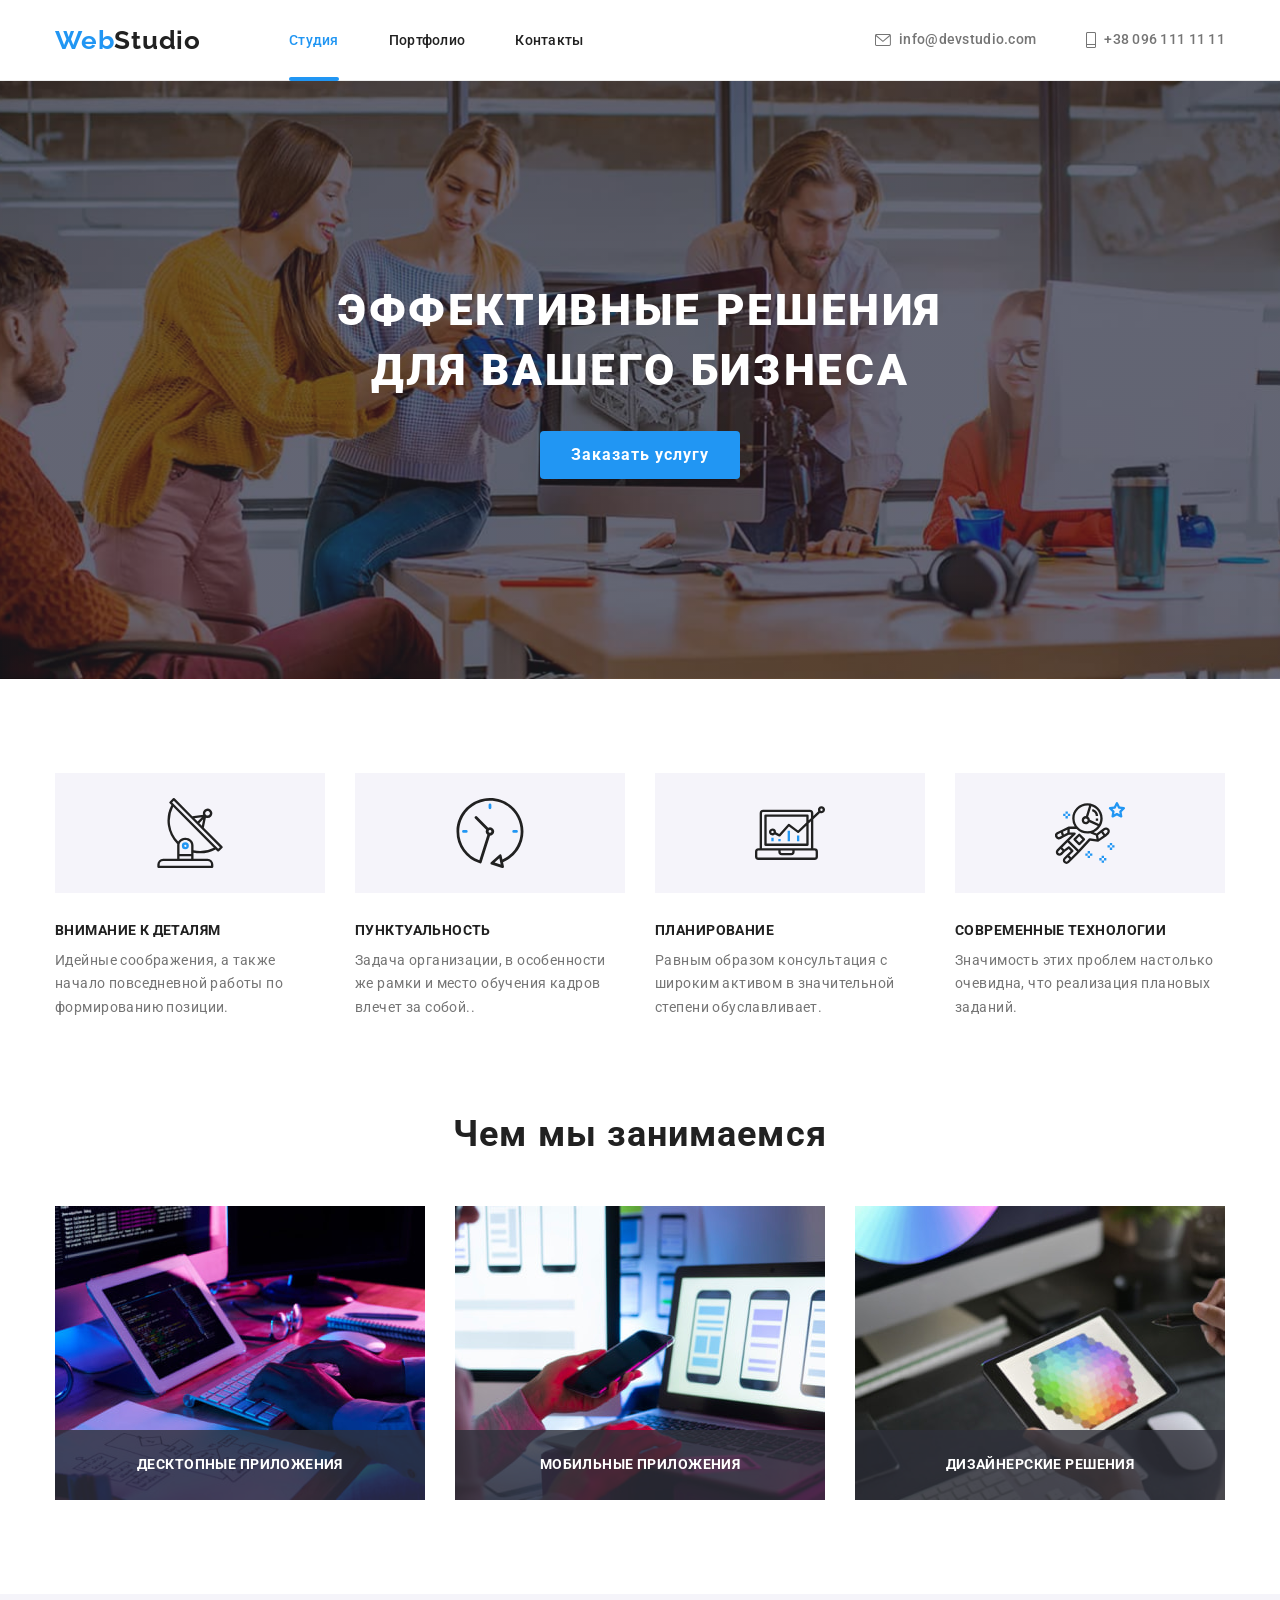
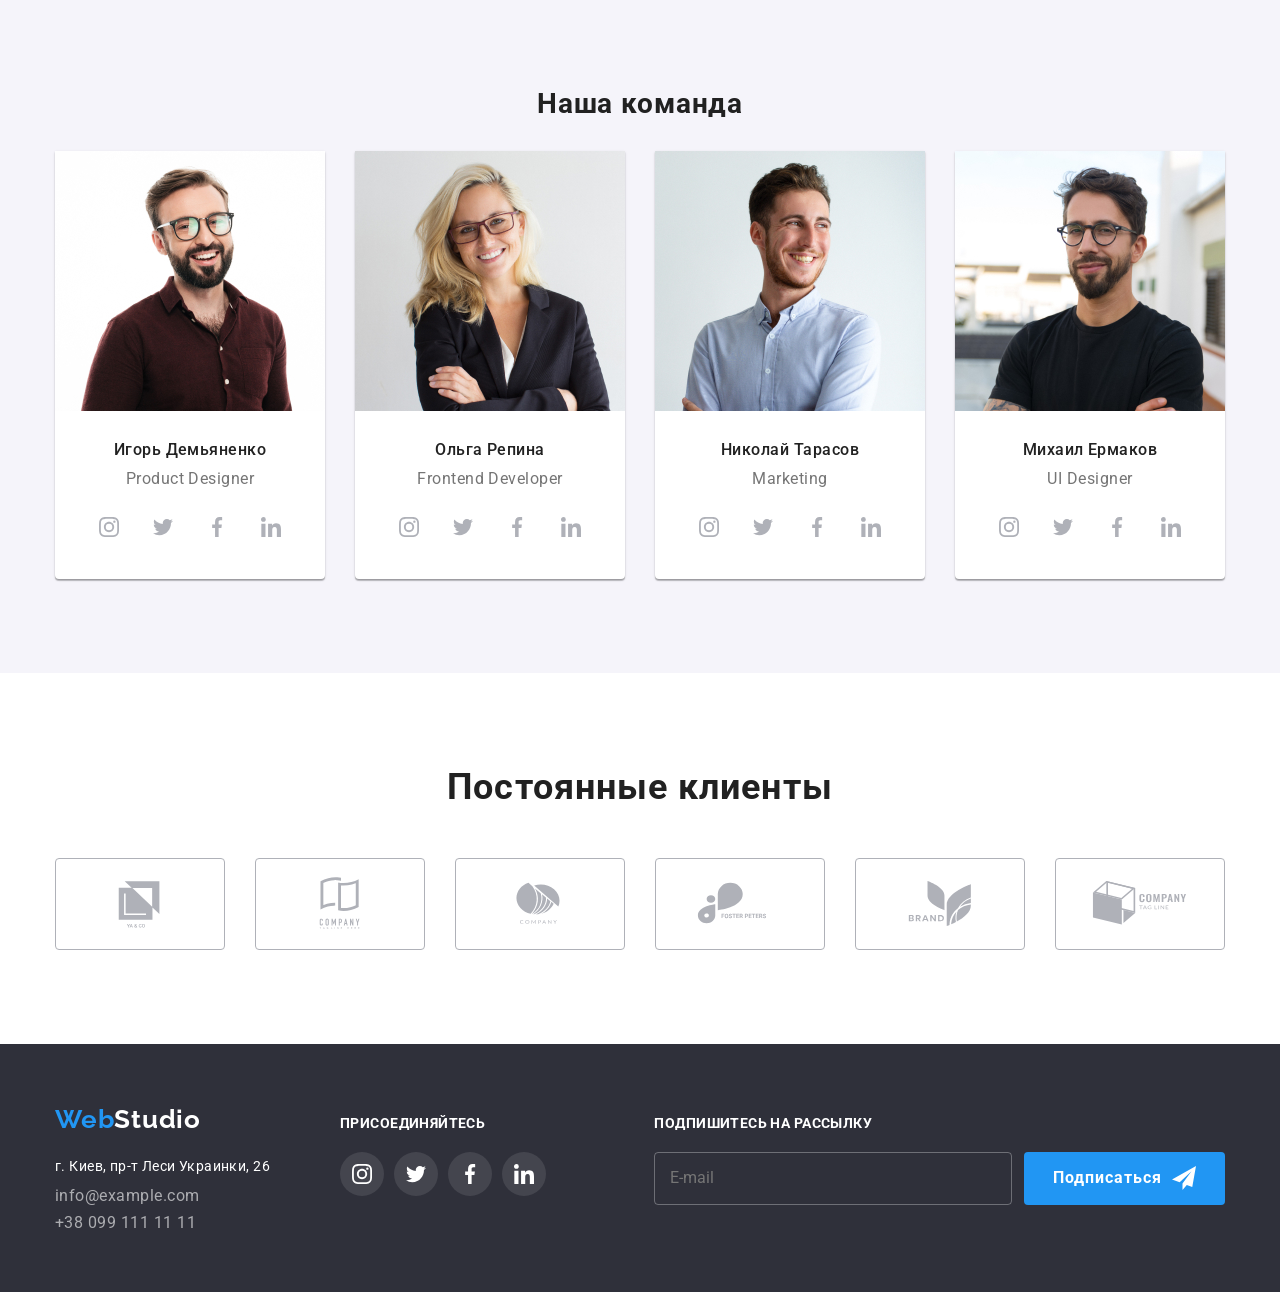
==== index.html @ 6eded2d1 "Initial commit" ====
<!DOCTYPE html>
<html lang="en">
  <head>
    <meta charset="UTF-8" />
    <meta http-equiv="X-UA-Compatible" content="IE=edge" />
    <meta name="viewport" content="width=device-width, initial-scale=1.0" />

    <title>Web Studio</title>
    <link
      href="https://fonts.googleapis.com/css2?family=Raleway:wght@700&family=Roboto:wght@400;500;700;900&display=swap"
      rel="stylesheet"
    />
    <link
      rel="stylesheet"
      href="https://cdnjs.cloudflare.com/ajax/libs/modern-normalize/1.1.0/modern-normalize.min.css"
    />
    <!-- <link rel="stylesheet" href="./css/styles.css" /> -->

    <link rel="stylesheet" href="./css/main.min.css" />
  </head>
  <body>
    <!-- Header -->

    <header class="header">
      <div class="container header__container">
        <a class="logo" href="./index.html">
          <span class="logo__blue">Web</span><span class="logo__black">Studio</span>
        </a>
        <nav class="header__nav">
          <ul class="site-nav">
            <li class="site-nav__item">
              <a class="site-nav__link site-nav__link--active" href="./index.html">Студия</a>
            </li>
            <li class="site-nav__item">
              <a class="site-nav__link" href="./portfolio.html">Портфолио</a>
            </li>
            <li class="site-nav__item"><a class="site-nav__link" href="">Контакты</a></li>
          </ul>
        </nav>
        <ul class="contacts">
          <li class="contacts__item">
            <a class="contacts__link" href="mailto:info@devstudio.com"
              ><svg class="contacts__icon contacts__icon--mail" width="16px" height="12px">
                <use href="./images/svg/symbol-defs.svg#icon-mail"></use></svg
              >info@devstudio.com
            </a>
          </li>
          <li class="contacts__item">
            <a class="contacts__link" href="tel:+380961111111"
              ><svg class="contacts__icon contacts__icon--tel" width="10px" height="16px">
                <use href="./images/svg/symbol-defs.svg#icon-tel"></use></svg
              >+38 096 111 11 11</a
            >
          </li>
        </ul>

        <button class="header__burger-btn" type="button" data-menu-button aria-expanded="false">
          <svg width="40" height="40" aria-label="Переключатель мобильного меню">
            <use class="header__icon-burger" href="./images/svg/symbol-defs.svg#icon-burger"></use>
            <use class="header__icon-cross" href="./images/svg/symbol-defs.svg#icon-cross"></use>
          </svg>
        </button>

        <div class="mobile-menu" data-menu>
          <nav class="mobile-menu__nav">
            <ul class="mobile-menu__list">
              <li class="mobile-menu__item">
                <a href="" class="mobile-menu__link current-link">Студия</a>
              </li>
              <li class="mobile-menu__item">
                <a href="./portfolio.html" class="mobile-menu__link">Портфолио</a>
              </li>
              <li class="mobile-menu__item"><a href="" class="mobile-menu__link">Контакты</a></li>
            </ul>
          </nav>

          <ul class="mobile-menu__contacts">
            <li class="mobile-menu__contact">
              <a
                class="mobile-menu__contact-link mobile-menu__contact-phone"
                href="tel:+380961111111"
                >+38 096 111 11 11</a
              >
            </li>
            <li class="mobile-menu__contact">
              <a class="mobile-menu__contact-link" href="mailto:info@devstudio.com"
                >info@devstudio.com
              </a>
            </li>
          </ul>

          <ul class="mobile-menu__socials">
            <li class="mobile-menu__social">
              <a href="" class="mobile-menu__social-link">Instagram</a>
            </li>
            <li class="mobile-menu__social">
              <a href="" class="mobile-menu__social-link">Twitter</a>
            </li>
            <li class="mobile-menu__social">
              <a href="" class="mobile-menu__social-link">Facebook</a>
            </li>
            <li class="mobile-menu__social">
              <a href="" class="mobile-menu__social-link">LinkedIn</a>
            </li>
          </ul>
        </div>
      </div>
    </header>

    <!-- Main -->
    <main>
      <!-- Hero section  -->

      <section class="section hero">
        <div class="container">
          <h1 class="hero__title">Эффективные решения для вашего бизнеса</h1>
          <button class="hero__button" type="button" data-modal-open>Заказать услугу</button>
          <div class="backdrop is-hidden" data-modal>
            <div class="modal-group">
              <button data-modal-close class="modal-group__close-btn">
                <object class="modal-group__close-object">
                  <svg class="modal-group__close-icon" width="18" height="18">
                    <use href="./images/svg/symbol-defs.svg#icon-close-modal"></use>
                  </svg>
                </object>
              </button>

              <form class="form">
                <b class="form__title">Оставьте свои данные, мы вам перезвоним</b>

                <div class="form-group">
                  <label class="form-group__label">
                    <span class="form-group__subtitle">Имя</span>
                    <input class="form-group__input" type="text" name="user-name" />
                    <svg class="form-group__icon" width="18" height="18">
                      <use href="./images/svg/symbol-defs.svg#icon-person-modal"></use>
                    </svg>
                  </label>

                  <label class="form-group__label">
                    <span class="form-group__subtitle">Телефон</span>
                    <input class="form-group__input" type="tel" name="user-tel" />
                    <svg class="form-group__icon" width="18" height="18">
                      <use href="./images/svg/symbol-defs.svg#icon-phone-modal"></use>
                    </svg>
                  </label>

                  <label class="form-group__label">
                    <span class="form-group__subtitle">Почта</span>
                    <input class="form-group__input" type="email" name="user-email" />
                    <svg class="form-group__icon" width="18" height="18">
                      <use href="./images/svg/symbol-defs.svg#icon-email-modal"></use>
                    </svg>
                  </label>

                  <label class="form-group__label">
                    <span class="form-group__subtitle">Комментарий</span>
                    <textarea
                      class="form-group__textarea"
                      name="comment"
                      placeholder="Введите текст"
                    ></textarea>
                  </label>

                  <label class="form-group__checkbox">
                    <input
                      class="form-group__checkbox-input"
                      type="checkbox"
                      name="policy"
                      value="agree"
                    />
                    <span class="form-group__checkbox-check">
                      <svg class="form-group__checkbox-icon" width="16" height="15">
                        <use href="./images/svg/symbol-defs.svg#icon-check-1"></use>
                      </svg>
                    </span>
                    <span>
                      Соглашаюсь с рассылкой и принимаю
                      <a class="form-group__policy-link" href="">Условия договора </a>
                    </span>
                  </label>

                  <button class="form-group__submit-btn" type="submit">Отправить</button>
                </div>
              </form>
            </div>
          </div>
        </div>
      </section>

      <!-- Features section-->

      <section class="section features">
        <div class="container">
          <h2 class="features__title visually-hidden">Особенности</h2>
          <ul class="features-list">
            <li class="features-list__item">
              <div class="features-list__background">
                <svg class="features-list__icon" width="70px" height="70px">
                  <use href="./images/svg/symbol-defs.svg#icon-antenna"></use>
                </svg>
              </div>
              <h2 class="features-list__title">Внимание к деталям</h2>
              <p class="features-list__text">
                Идейные соображения, а также начало повседневной работы по формированию позиции.
              </p>
            </li>
            <li class="features-list__item">
              <div class="features-list__background">
                <svg class="features-list__icon" width="70px" height="70px">
                  <use href="./images/svg/symbol-defs.svg#icon-clock"></use>
                </svg>
              </div>
              <h2 class="features-list__title">Пунктуальность</h2>
              <p class="features-list__text">
                Задача организации, в особенности же рамки и место обучения кадров влечет за собой..
              </p>
            </li>
            <li class="features-list__item">
              <div class="features-list__background">
                <svg class="features-list__icon" width="70px" height="70px">
                  <use href="./images/svg/symbol-defs.svg#icon-diagramm"></use>
                </svg>
              </div>
              <h2 class="features-list__title">Планирование</h2>
              <p class="features-list__text">
                Равным образом консультация с широким активом в значительной степени обуславливает.
              </p>
            </li>
            <li class="features-list__item">
              <div class="features-list__background">
                <svg class="features-list__icon" width="70px" height="70px">
                  <use href="./images/svg/symbol-defs.svg#icon-astronaut"></use>
                </svg>
              </div>
              <h2 class="features-list__title">Современные технологии</h2>
              <p class="features-list__text">
                Значимость этих проблем настолько очевидна, что реализация плановых заданий.
              </p>
            </li>
          </ul>
        </div>
      </section>

      <!-- Works section -->

      <section class="section works">
        <div class="container">
          <h2 class="works__title">Чем мы занимаемся</h2>
          <ul class="works-list">
            <li class="works-list__item">
              <p class="works-list__text">Десктопные приложения</p>
              <picture>
                <source
                  srcset="./images/works/img-1.jpg 1x, ./images/works/img-1@2x.jpg 2x"
                  media="(min-width: 1200px)"
                />
                <img src="./images/works/img-1.jpg" alt="work1" width="370" height="294" />
              </picture>
            </li>
            <li class="works-list__item">
              <p class="works-list__text">Мобильные приложения</p>
              <picture>
                <source
                  srcset="./images/works/img-2.jpg 1x, ./images/works/img-2@2x.jpg 2x"
                  media="(min-width: 1200px)"
                />
                <img src="./images/works/img-2.jpg" alt="work1" width="370" height="294" />
              </picture>
            </li>
            <li class="works-list__item">
              <p class="works-list__text">Дизайнерские решения</p>
              <picture>
                <source
                  srcset="./images/works/img-3.jpg 1x, ./images/works/img-3@2x.jpg 2x"
                  media="(min-width: 1200px)"
                />
                <img src="./images/works/img-3.jpg" alt="work1" width="370" height="294" />
              </picture>
            </li>
          </ul>
        </div>
      </section>

      <!-- Team section -->

      <section class="section team">
        <div class="container">
          <h2 class="team__title">Наша команда</h2>
          <ul class="team-list grid">
            <li class="team-list__item grid__item">
              <picture>
                <source
                  srcset="./images/team/team-1.jpg 1x, ./images/team/team-1@2x.jpg 2x"
                  media="(min-width: 1200px)"
                />
                <source
                  srcset="
                    ./images/team/team-1-tablet-354.jpg    1x,
                    ./images/team/team-1-tablet-708@2x.jpg 2x
                  "
                  media="(min-width: 768px)"
                />
                <source
                  srcset="
                    ./images/team/team-1-mobile-450.jpg    1x,
                    ./images/team/team-1-mobile-900@2x.jpg 2x
                  "
                  media="(max-width: 767px)"
                />
                <img
                  src="./images/team/team-1-mobile-450.jpg"
                  alt="work1"
                  width="450"
                  height="460"
                />
              </picture>
              <div class="member">
                <h3 class="member__title">Игорь Демьяненко</h3>
                <p class="member__position">Product Designer</p>
                <ul class="member-social">
                  <li class="member-social__item">
                    <a class="member-social__link" href=""
                      ><svg class="member-social__icon" height="20px" width="20px">
                        <use href="./images/svg/symbol-defs.svg#icon-instagram"></use>
                      </svg>
                    </a>
                  </li>
                  <li class="member-social__item">
                    <a class="member-social__link" href=""
                      ><svg class="member-social__icon" height="20px" width="20px">
                        <use href="./images/svg/symbol-defs.svg#icon-twitter"></use>
                      </svg>
                    </a>
                  </li>
                  <li class="member-social__item">
                    <a class="member-social__link" href=""
                      ><svg class="member-social__icon" height="20px" width="20px">
                        <use href="./images/svg/symbol-defs.svg#icon-facebook"></use>
                      </svg>
                    </a>
                  </li>
                  <li class="member-social__item">
                    <a class="member-social__link" href=""
                      ><svg class="member-social__icon" height="20px" width="20px">
                        <use href="./images/svg/symbol-defs.svg#icon-linkedin"></use>
                      </svg>
                    </a>
                  </li>
                </ul>
              </div>
            </li>
            <li class="team-list__item grid__item">
              <picture>
                <source
                  srcset="./images/team/team-2.jpg 1x, ./images/team/team-2@2x.jpg 2x"
                  media="(min-width: 1200px)"
                />
                <source
                  srcset="
                    ./images/team/team-2-tablet-354.jpg    1x,
                    ./images/team/team-2-tablet-708@2x.jpg 2x
                  "
                  media="(min-width: 768px)"
                />
                <source
                  srcset="
                    ./images/team/team-2-mobile-450.jpg    1x,
                    ./images/team/team-2-mobile-900@2x.jpg 2x
                  "
                  media="(max-width: 767px)"
                />
                <img
                  src="./images/team/team-2-mobile-450.jpg"
                  alt="work1"
                  width="450"
                  height="460"
                />
              </picture>
              <div class="member">
                <h3 class="member__title">Ольга Репина</h3>
                <p class="member__position">Frontend Developer</p>
                <ul class="member-social">
                  <li class="member-social__item">
                    <a class="member-social__link" href=""
                      ><svg class="member-social__icon" height="20px" width="20px">
                        <use href="./images/svg/symbol-defs.svg#icon-instagram"></use>
                      </svg>
                    </a>
                  </li>
                  <li class="member-social__item">
                    <a class="member-social__link" href=""
                      ><svg class="member-social__icon" height="20px" width="20px">
                        <use href="./images/svg/symbol-defs.svg#icon-twitter"></use>
                      </svg>
                    </a>
                  </li>
                  <li class="member-social__item">
                    <a class="member-social__link" href=""
                      ><svg class="member-social__icon" height="20px" width="20px">
                        <use href="./images/svg/symbol-defs.svg#icon-facebook"></use>
                      </svg>
                    </a>
                  </li>
                  <li class="member-social__item">
                    <a class="member-social__link" href=""
                      ><svg class="member-social__icon" height="20px" width="20px">
                        <use href="./images/svg/symbol-defs.svg#icon-linkedin"></use>
                      </svg>
                    </a>
                  </li>
                </ul>
              </div>
            </li>
            <li class="team-list__item grid__item">
              <picture>
                <source
                  srcset="./images/team/team-3.jpg 1x, ./images/team/team-3@2x.jpg 2x"
                  media="(min-width: 1200px)"
                />
                <source
                  srcset="
                    ./images/team/team-3-tablet-354.jpg    1x,
                    ./images/team/team-3-tablet-708@2x.jpg 2x
                  "
                  media="(min-width: 768px)"
                />
                <source
                  srcset="
                    ./images/team/team-3-mobile-450.jpg    1x,
                    ./images/team/team-3-mobile-900@2x.jpg 2x
                  "
                  media="(max-width: 767px)"
                />
                <img
                  src="./images/team/team-3-mobile-450.jpg"
                  alt="work3"
                  width="450"
                  height="460"
                />
              </picture>
              <div class="member">
                <h3 class="member__title">Николай Тарасов</h3>
                <p class="member__position">Marketing</p>
                <ul class="member-social">
                  <li class="member-social__item">
                    <a class="member-social__link" href=""
                      ><svg class="member-social__icon" height="20px" width="20px">
                        <use href="./images/svg/symbol-defs.svg#icon-instagram"></use>
                      </svg>
                    </a>
                  </li>
                  <li class="member-social__item">
                    <a class="member-social__link" href=""
                      ><svg class="member-social__icon" height="20px" width="20px">
                        <use href="./images/svg/symbol-defs.svg#icon-twitter"></use>
                      </svg>
                    </a>
                  </li>
                  <li class="member-social__item">
                    <a class="member-social__link" href=""
                      ><svg class="member-social__icon" height="20px" width="20px">
                        <use href="./images/svg/symbol-defs.svg#icon-facebook"></use>
                      </svg>
                    </a>
                  </li>
                  <li class="member-social__item">
                    <a class="member-social__link" href=""
                      ><svg class="member-social__icon" height="20px" width="20px">
                        <use href="./images/svg/symbol-defs.svg#icon-linkedin"></use>
                      </svg>
                    </a>
                  </li>
                </ul>
              </div>
            </li>
            <li class="team-list__item grid__item">
              <picture>
                <source
                  srcset="./images/team/team-4.jpg 1x, ./images/team/team-4@2x.jpg 2x"
                  media="(min-width: 1200px)"
                />
                <source
                  srcset="
                    ./images/team/team-4-tablet-354.jpg    1x,
                    ./images/team/team-4-tablet-708@2x.jpg 2x
                  "
                  media="(min-width: 768px)"
                />
                <source
                  srcset="
                    ./images/team/team-4-mobile-450.jpg    1x,
                    ./images/team/team-4-mobile-900@2x.jpg 2x
                  "
                  media="(max-width: 767px)"
                />
                <img
                  src="./images/team/team-4-mobile-450.jpg"
                  alt="work1"
                  width="450"
                  height="460"
                />
              </picture>
              <div class="member">
                <h3 class="member__title">Михаил Ермаков</h3>
                <p class="member__position">UI Designer</p>
                <ul class="member-social">
                  <li class="member-social__item">
                    <a class="member-social__link" href=""
                      ><svg class="member-social__icon" height="20px" width="20px">
                        <use href="./images/svg/symbol-defs.svg#icon-instagram"></use>
                      </svg>
                    </a>
                  </li>
                  <li class="member-social__item">
                    <a class="member-social__link" href=""
                      ><svg class="member-social__icon" height="20px" width="20px">
                        <use href="./images/svg/symbol-defs.svg#icon-twitter"></use>
                      </svg>
                    </a>
                  </li>
                  <li class="member-social__item">
                    <a class="member-social__link" href=""
                      ><svg class="member-social__icon" height="20px" width="20px">
                        <use href="./images/svg/symbol-defs.svg#icon-facebook"></use>
                      </svg>
                    </a>
                  </li>
                  <li class="member-social__item">
                    <a class="member-social__link" href=""
                      ><svg class="member-social__icon" height="20px" width="20px">
                        <use href="./images/svg/symbol-defs.svg#icon-linkedin"></use>
                      </svg>
                    </a>
                  </li>
                </ul>
              </div>
            </li>
          </ul>
        </div>
      </section>

      <!-- Clients section-->

      <section class="section clients">
        <div class="container">
          <h2 class="clients__title">Постоянные клиенты</h2>
          <ul class="clients-list grid">
            <li class="clients-list__item grid__item">
              <a class="clients-list__link" href="">
                <svg class="clients-list__icon" width="106px" height="60px">
                  <use href="./images/svg/symbol-defs.svg#icon-logo"></use>
                </svg>
              </a>
            </li>
            <li class="clients-list__item grid__item">
              <a class="clients-list__link" href="">
                <svg class="clients-list__icon" width="106px" height="60px">
                  <use href="./images/svg/symbol-defs.svg#icon-logo-1"></use>
                </svg>
              </a>
            </li>
            <li class="clients-list__item grid__item">
              <a class="clients-list__link" href="">
                <svg class="clients-list__icon" width="106px" height="60px">
                  <use href="./images/svg/symbol-defs.svg#icon-logo-2"></use>
                </svg>
              </a>
            </li>
            <li class="clients-list__item grid__item">
              <a class="clients-list__link" href="">
                <svg class="clients-list__icon" width="106px" height="60px">
                  <use href="./images/svg/symbol-defs.svg#icon-logo-3"></use>
                </svg>
              </a>
            </li>
            <li class="clients-list__item grid__item">
              <a class="clients-list__link" href="">
                <svg class="clients-list__icon" width="106px" height="60px">
                  <use href="./images/svg/symbol-defs.svg#icon-logo-4"></use>
                </svg>
              </a>
            </li>
            <li class="clients-list__item grid__item">
              <a class="clients-list__link" href="">
                <svg class="clients-list__icon" width="106px" height="60px">
                  <use href="./images/svg/symbol-defs.svg#icon-logo-5"></use>
                </svg>
              </a>
            </li>
          </ul>
        </div>
      </section>
    </main>

    <!-- Footer -->
    <footer class="footer">
      <div class="container footer__container">
        <div class="footer__adress-group">
          <a class="logo footer__logo" href="/">
            <span class="logo__blue">Web</span><span class="logo__white">Studio</span>
          </a>
          <address class="adress">
            <ul class="adress__list">
              <li class="adress__item">
                <a class="adress__link" href="/">г. Киев, пр-т Леси Украинки, 26</a>
              </li>
              <li class="adress__item">
                <a class="adress__mail" href="mailto:info@example.com">info@example.com</a>
              </li>
              <li><a class="adress__tel" href="tel:+380991111111">+38 099 111 11 11</a></li>
            </ul>
          </address>
        </div>
        <div class="footer-social">
          <h2 class="footer-social__title">Присоединяйтесь</h2>
          <ul class="footer-social__list">
            <li class="footer-social__item">
              <a class="footer-social__link" href=""
                ><svg class="footer-social__icon" width="20px" height="20px">
                  <use href="./images/svg/symbol-defs.svg#icon-instagram"></use></svg
              ></a>
            </li>
            <li class="footer-social__item">
              <a class="footer-social__link" href=""
                ><svg class="footer-social__icon" width="20px" height="20px">
                  <use href="./images/svg/symbol-defs.svg#icon-twitter"></use></svg
              ></a>
            </li>
            <li class="footer-social__item">
              <a class="footer-social__link" href=""
                ><svg class="footer-social__icon" width="20px" height="20px">
                  <use href="./images/svg/symbol-defs.svg#icon-facebook"></use></svg
              ></a>
            </li>
            <li class="footer-social__item">
              <a class="footer-social__link" href=""
                ><svg class="footer-social__icon" width="20px" height="20px">
                  <use href="./images/svg/symbol-defs.svg#icon-linkedin"></use></svg
              ></a>
            </li>
          </ul>
        </div>

        <form class="footer-form">
          <p class="footer-form__title">Подпишитесь на рассылку</p>
          <div class="footer-form__group">
            <input
              class="footer-form__input"
              type="email"
              name="user-mail"
              placeholder="E-mail"
              id="subscribe"
              autocomplete="email"
            />
            <button class="footer-form__button" type="submit">
              Подписаться<svg class="footer-form__icon" width="24" height="24">
                <use href="./images/svg/symbol-defs.svg#footer-icon-send"></use>
              </svg>
            </button>
          </div>
        </form>
      </div>
    </footer>
    <script src="./js/modal.js"></script>
    <script src="./js/mobile-menu.js"></script>
  </body>
</html>
---- css/main.min.css ----
:root{--main-black: #212121;--main-grey: #757575;--main-blue: #2196f3;--main-white: #ffffff;--footer-grey: rgba(255, 255, 255, 0.6);--header-border: #ececec;--members-background: #f5f4fa;--hero-button-hover: #188ce8;--button-nohover: #f5f4fa;--portfolio-border: #eeeeee;--icons-features-bgr: #f5f4fa;--icon-social-fill: #afb1b8;--font-main: Roboto, sans-serif;--font-secondary: Raleway, sans-serif;--item: 1;--indent: 30px}h1,h2,h3,h4,h5,h6{margin:0}ul,li{list-style:none;margin:0;padding:0}a{font-style:normal;text-decoration:none;margin:0;padding:0}p{margin:0;list-style:none}img{display:block;width:100%;height:auto}.visually-hidden{position:fixed;transform:scale(0)}body{font-family:var(--font-main);color:var(--main-black);letter-spacing:0.03em}body.no-scroll{overflow:hidden}.section{padding-top:60px;padding-bottom:60px}@media screen and (min-width: 1200px){.section{padding-top:94px;padding-bottom:94px}}.container{margin-left:auto;margin-right:auto;padding:0 15px}@media screen and (min-width: 480px){.container{width:480px}}@media screen and (min-width: 768px){.container{width:768px}}@media screen and (min-width: 1200px){.container{width:1200px}}.grid{display:flex;flex-wrap:wrap;gap:30px}.grid__item{flex-basis:calc((100% - var(--indent) * (var(--item) - 1)) / var(--item))}.logo{font-weight:700;font-size:24px;line-height:1.16;letter-spacing:0.03em;font-family:var(--font-secondary)}@media screen and (min-width: 1200px){.logo{font-size:26px;line-height:1.19}}.logo__blue{color:var(--main-blue)}.logo__black{color:var(--main-black)}.logo__white{color:var(--main-white)}.header{padding:10px 0;border-bottom:1px solid var(--header-border)}@media screen and (min-width: 768px){.header{padding:0}}.header__container{display:flex;align-items:center}.header__burger-btn{position:relative;z-index:100;margin:0;margin-left:auto;padding:0;border:none;background-color:transparent;transition:fill 250ms cubic-bezier(0.4, 0, 0.2, 1)}.header__burger-btn:hover,.header__burger-btn:focus{fill:#2196f3}@media screen and (min-width: 768px){.header__burger-btn{display:none}}.header__burger-btn .header__icon-cross{opacity:0}.header__burger-btn.is-open .header__icon-cross{opacity:1}.header__burger-btn.is-open .header__icon-burger{opacity:0}.header__nav{display:none}@media screen and (min-width: 768px){.header__nav{display:block;margin-left:88px}}.site-nav{display:flex}.site-nav__item:not(:last-child){margin-right:50px}.site-nav__link{display:block;padding:32px 0;font-weight:500;font-size:14px;line-height:16px;letter-spacing:0.02em;color:var(--main-black);transition:color 250ms cubic-bezier(0.4, 0, 0.2, 1)}.site-nav__link:hover,.site-nav__link:focus{color:var(--main-blue)}.site-nav__link--active{color:var(--main-blue);position:relative}.site-nav__link--active::after{content:'';display:block;position:absolute;bottom:-1px;width:100%;height:4px;border-radius:2px;background-color:var(--main-blue)}.contacts{display:none}@media screen and (min-width: 768px){.contacts{display:flex;flex-direction:column;gap:10px;margin-left:auto}}@media screen and (min-width: 1200px){.contacts{flex-direction:row;gap:50px}}.contacts__link{display:flex;align-items:center;font-weight:500;font-size:12px;line-height:1.16;letter-spacing:0.02em;color:var(--main-grey);transition:color 250ms cubic-bezier(0.4, 0, 0.2, 1)}.contacts__link:hover,.contacts__link:focus{color:var(--main-blue)}@media screen and (min-width: 1200px){.contacts__link{font-size:14px;line-height:1.14}}.contacts__icon{margin-right:8px;fill:currentColor}@media screen and (max-width: 1199px){.contacts__icon--mail{width:14px;height:10px}}@media screen and (max-width: 1199px){.contacts__icon--tel{width:10px;height:14px}}.hero{margin-left:auto;margin-right:auto;padding:118px 0;text-align:center;background-color:#2f303a;background-repeat:no-repeat;background-size:cover;background-position:center}@media screen and (max-width: 767px){.hero{background-image:linear-gradient(to right, rgba(47,48,58,0.4), rgba(47,48,58,0.4)),url(../images/hero/hero-mobile-480.jpg)}}@media screen and (max-width: 767px) and (min-device-pixel-ratio: 2), screen and (max-width: 767px) and (min-resolution: 192dpi), screen and (max-width: 767px) and (min-resolution: 2dppx){.hero{background-image:linear-gradient(to right, rgba(47,48,58,0.4), rgba(47,48,58,0.4)),url(../images/hero/hero-mobile-960@2x.jpg)}}@media screen and (min-width: 768px){.hero{background-image:linear-gradient(to right, rgba(47,48,58,0.4), rgba(47,48,58,0.4)),url(../images/hero/hero-tablet-768.jpg)}}@media screen and (min-width: 768px) and (min-device-pixel-ratio: 2), screen and (min-width: 768px) and (min-resolution: 192dpi), screen and (min-width: 768px) and (min-resolution: 2dppx){.hero{background-image:linear-gradient(to right, rgba(47,48,58,0.4), rgba(47,48,58,0.4)),url(../images/hero/hero-tablet-1536@2x.jpg)}}@media screen and (min-width: 1200px){.hero{padding:200px 0;max-width:1600px;background-image:linear-gradient(to right, rgba(47,48,58,0.4), rgba(47,48,58,0.4)),url(../images/hero/hero.jpg)}}@media screen and (min-width: 1200px) and (min-device-pixel-ratio: 2), screen and (min-width: 1200px) and (min-resolution: 192dpi), screen and (min-width: 1200px) and (min-resolution: 2dppx){.hero{background-image:linear-gradient(to right, rgba(47,48,58,0.4), rgba(47,48,58,0.4)),url(../images/hero/hero@2x.jpg)}}.hero__title{margin-bottom:30px;margin-right:auto;margin-left:auto;max-width:360px;font-weight:900;font-size:26px;line-height:1.62;letter-spacing:0.06em;text-transform:uppercase;color:var(--main-white)}@media screen and (min-width: 1200px){.hero__title{max-width:696px;font-size:44px;line-height:1.36}}.hero__button{padding:9px 31px;border-radius:4px;cursor:pointer;font-weight:700;font-size:16px;font-family:inherit;line-height:1.87;letter-spacing:0.06em;background-color:var(--main-blue);color:var(--main-white);border:transparent;transition:background-color 250ms cubic-bezier(0.4, 0, 0.2, 1)}.hero__button:hover,.hero__button:focus{background-color:var(--hero-button-hover)}.backdrop{position:fixed;z-index:300;top:0;left:0;width:100%;height:100%;background-color:rgba(0,0,0,0.2);opacity:1;visibility:visible;transition:opacity 250ms cubic-bezier(0.4, 0, 0.2, 1),visibility 250ms cubic-bezier(0.4, 0, 0.2, 1)}.backdrop.is-hidden{opacity:0;visibility:hidden;pointer-events:none}.modal-group{position:absolute;padding:40px;top:50%;left:50%;width:100%;max-width:450px;background-color:var(--main-white);box-shadow:0px 1px 3px rgba(0,0,0,0.12),0px 1px 1px rgba(0,0,0,0.14),0px 2px 1px rgba(0,0,0,0.2);border-radius:4px;transform:translate(-50%, -50%) scale(1);transition:transform 250ms cubic-bezier(0.4, 0, 0.2, 1)}@media screen and (max-width: 479px){.modal-group{transform:translate(-50%, -50%) scale(0.89)}}@media screen and (min-width: 1200px){.modal-group{max-width:528px}}.backdrop.is-hidden .modal-group{transform:translate(-50%, -50%) scale(0.8)}.modal-group__close-btn{position:absolute;top:8px;right:8px;width:30px;height:30px;display:flex;align-items:center;justify-content:center;background:var(--main-white);border:1px solid rgba(0,0,0,0.1);transition:fill 250ms cubic-bezier(0.4, 0, 0.2, 1);border-radius:50%;cursor:pointer}.modal-group__close-btn:hover,.modal-group__close-btn:focus{fill:var(--main-blue)}.modal-group__close-object{padding-top:5px}.form{display:flex;flex-direction:column;text-align:left;align-items:center}.form__title{display:block;margin-bottom:12px;font-weight:700;font-size:20px;line-height:1.5;text-align:center;letter-spacing:0.03em;color:var(--main-black)}@media screen and (min-width: 1200px){.form__title{line-height:1.15}}.form-group__label{position:relative;display:flex;flex-direction:column;margin-bottom:10px}.form-group__label:nth-child(4){margin-bottom:0}@media screen and (min-width: 1200px){.form-group__label{width:440px}}.form-group__subtitle{margin-bottom:4px;font-weight:400;font-size:12px;line-height:1.16;letter-spacing:0.01em;color:var(--main-grey)}.form-group__input{padding:11px 11px 11px 42px;transition:border 250ms cubic-bezier(0.4, 0, 0.2, 1);border:1px solid rgba(33,33,33,0.2);border-radius:4px;outline:transparent}.form-group__input:focus{border:1px solid var(--main-blue)}.form-group__icon{position:absolute;top:50%;left:12px;transition:fill 250ms cubic-bezier(0.4, 0, 0.2, 1)}.form-group__input:focus+.form-group__icon{fill:var(--main-blue)}.form-group__textarea{resize:none;height:120px;padding:12px 16px;margin-bottom:20px;border:1px solid rgba(33,33,33,0.2);border-radius:4px;outline:none;transition:border 250ms cubic-bezier(0.4, 0, 0.2, 1)}.form-group__textarea:focus{border:1px solid var(--main-blue)}.form-group__textarea::placeholder{font-weight:400;font-size:12px;line-height:1.16;letter-spacing:0.01em;color:rgba(117,117,117,0.5)}.form-group{color:var(--main-grey)}.form-group__checkbox{display:flex;align-items:center;justify-content:center;margin-bottom:30px;font-weight:400;font-size:12px;line-height:1.16;letter-spacing:0.03em}@media screen and (min-width: 1200px){.form-group__checkbox{font-size:14px;line-height:1.71}}.form-group__checkbox .form-group__policy-link{color:var(--main-blue);text-decoration:underline}.form-group__checkbox-input{position:absolute;width:1px;height:1px;margin:-1px;padding:0;overflow:hidden;border:0;clip:rect(0 0 0 0)}.form-group__checkbox-check{display:flex;align-items:center;justify-content:center;margin-right:8px;width:16px;height:15px;border:2px solid var(--main-black);border-radius:2px;transition:border-color 250ms ease, background-color 250ms ease}.form-group__checkbox-input:checked ~ .form-group__checkbox-check{background-color:var(--main-blue);border-color:transparent}.form-group__checkbox-icon{flex-shrink:0;fill:transparent;transition:fill 250ms ease}.form-group__checkbox-input:checked ~ .form-group__checkbox-check .form-group__checkbox-icon{fill:var(--main-white)}.form-group__submit-btn{display:block;padding:10px 55px;margin-left:auto;margin-right:auto;font-weight:700;font-size:16px;line-height:1.88;color:var(--main-white);background-color:var(--main-blue);text-align:center;letter-spacing:0.06em;border:none;border-radius:4px;cursor:pointer;transition:box-shadow 250ms cubic-bezier(0.4, 0, 0.2, 1),background-color 250ms cubic-bezier(0.4, 0, 0.2, 1)}.form-group__submit-btn:hover,.form-group__submit-btn:focus{background-color:var(--hero-button-hover);box-shadow:0px 4px 4px rgba(0,0,0,0.15)}@media screen and (min-width: 768px){.features-list{display:flex;flex-wrap:wrap;gap:30px}}@media screen and (min-width: 768px){.features-list__item{flex-basis:calc((100% - 30px) / 2)}}@media screen and (min-width: 1200px){.features-list__item{flex-basis:calc((100% - 90px) / 4)}}@media screen and (max-width: 767px){.features-list__item:not(:last-child){margin-bottom:30px}}.features-list__background{display:flex;align-items:center;justify-content:center;height:120px;margin-bottom:30px;text-align:center;background-color:var(--icons-features-bgr)}.features-list__title{margin-bottom:10px;font-weight:700;font-size:14px;line-height:1.14;text-align:center;letter-spacing:0.03em;text-transform:uppercase;color:var(--main-black)}@media screen and (min-width: 768px){.features-list__title{text-align:left}}.features-list__text{font-weight:400;font-size:14px;line-height:1.71;letter-spacing:0.03em;color:var(--main-grey)}.works{padding-top:0}@media screen and (max-width: 1199px){.works{display:none}}.works__title{margin-bottom:50px;font-weight:700;font-size:36px;line-height:1.16;text-align:center;letter-spacing:0.03em;color:var(--main-black)}.works-list{display:flex}.works-list__item{position:relative;margin-right:30px}.works-list__item:nth-child(3n){margin-right:0}.works-list__text{position:absolute;bottom:0;left:0;display:flex;justify-content:center;align-items:center;width:100%;padding:27px 80px;font-weight:700;font-size:14px;line-height:1.14;text-align:center;letter-spacing:0.03em;text-transform:uppercase;color:var(--main-white);background-color:rgba(47,48,58,0.8)}.team{background-color:var(--members-background)}.team__title{margin-bottom:30px;font-weight:700;font-size:28px;line-height:1.17;text-align:center;letter-spacing:0.03em;color:var(--main-black)}.team-list__item{background-color:var(--main-white);box-shadow:0px 1px 3px rgba(0,0,0,0.12),0px 1px 1px rgba(0,0,0,0.14),0px 2px 1px rgba(0,0,0,0.2);border-radius:0px 0px 4px 4px}@media screen and (min-width: 768px){.team-list__item{--item: 2}}@media screen and (min-width: 1200px){.team-list__item{--item: 4}}.member{padding-top:30px;padding-bottom:24px}@media screen and (min-width: 1200px){.member{padding-bottom:30px}}.member__title{margin-bottom:10px;font-weight:500;font-size:16px;line-height:1.18;letter-spacing:0.03em;text-align:center;color:var(--main-black)}.member__position{margin-bottom:16px;font-size:16px;line-height:1.18;text-align:center;letter-spacing:0.03em;color:var(--main-grey)}.member-social{display:flex;align-items:center;justify-content:center}.member-social__item{margin-right:10px}.member-social__item:last-child{margin-right:0}.member-social__link{display:flex;justify-content:center;align-items:center;width:44px;height:44px;background-color:var(--main-white);border-radius:50%;color:var(--icon-social-fill);transition:color 250ms cubic-bezier(0.4, 0, 0.2, 1),background-color 250ms cubic-bezier(0.4, 0, 0.2, 1)}.member-social__link:hover,.member-social__link:focus{background-color:var(--main-blue);color:var(--main-white)}.member-social__icon{display:block;fill:currentColor}.clients__title{font-weight:700;font-size:28px;line-height:1.17;text-align:center;letter-spacing:0.03em;color:var(--main-black)}@media screen and (min-width: 1200px){.clients__title{font-size:36px;line-height:1.16}}.clients-list{margin-top:30px}@media screen and (min-width: 1200px){.clients-list{margin-top:50px}}.clients-list__item{--item: 2}@media screen and (min-width: 768px){.clients-list__item{--item: 3}}@media screen and (min-width: 1200px){.clients-list__item{--item: 6}}.clients-list__link{display:flex;justify-content:center;align-items:center;height:92px;border:1px solid #afb1b8;border-radius:4px;color:var(--icon-social-fill);transition:color 250ms cubic-bezier(0.4, 0, 0.2, 1),border 250ms cubic-bezier(0.4, 0, 0.2, 1)}.clients-list__link:hover,.clients-list__link:focus{color:var(--main-blue);border:1px solid var(--main-blue)}.clients-list__icon{display:block;fill:currentColor}.portfolio-nav{display:flex;flex-wrap:wrap;margin-right:-8px;margin-bottom:-15px}@media screen and (min-width: 768px){.portfolio-nav{justify-content:center}}.portfolio-nav__item{margin-right:8px;margin-bottom:15px}.portfolio-nav__button{padding:6px 22px;font-family:inherit;font-weight:500;font-size:16px;line-height:1.62;cursor:pointer;font-family:inherit;border-radius:4px;border:transparent;background-color:var(--button-nohover);color:var(--main-black);transition:color 250ms cubic-bezier(0.4, 0, 0.2, 1),background-color 250ms cubic-bezier(0.4, 0, 0.2, 1),box-shadow 250ms cubic-bezier(0.4, 0, 0.2, 1)}.portfolio-nav__button:hover,.portfolio-nav__button:focus{color:var(--main-white);background-color:var(--main-blue);box-shadow:0px 3px 1px rgba(0,0,0,0.1),0px 1px 2px rgba(0,0,0,0.08),0px 2px 2px rgba(0,0,0,0.12)}.portfolio-list{display:flex;flex-wrap:wrap;justify-content:center;margin-top:40px}@media screen and (min-width: 768px){.portfolio-list{justify-content:flex-start;margin-top:30px;--item: 2}}@media screen and (min-width: 1200px){.portfolio-list{margin-top:50px;--item: 3}}.portfolio-list__item{display:flex;background-color:var(--main-white)}.portfolio-list__link{display:flex;flex-direction:column;transition:box-shadow 250ms cubic-bezier(0.4, 0, 0.2, 1)}.portfolio-list__link:hover,.portfolio-list__link:focus{box-shadow:0px 1px 1px rgba(0,0,0,0.12),0px 4px 4px rgba(0,0,0,0.06),1px 4px 6px rgba(0,0,0,0.16)}.portfolio-list__overlay{position:relative;overflow:hidden}.portfolio-list__description{position:absolute;bottom:0;left:0;display:flex;justify-content:center;width:100%;height:100%;padding:63px 24px;font-weight:400;font-size:18px;line-height:1.56;letter-spacing:0.03em;background-color:rgba(33,150,243,0.9);color:var(--main-white);transform:translateY(100%);transition:transform 250ms cubic-bezier(0.4, 0, 0.2, 1)}@media screen and (max-width: 479px){.portfolio-list__description{font-size:14px;padding:30px 24px}}.portfolio-list__link:hover .portfolio-list__description{transform:translateY(0)}.portfolio-list__link:focus .portfolio-list__description{transform:translateY(0)}.portfolio-list__preview{flex-grow:1;border:1px solid var(--portfolio-border);border-top:none;padding:20px 24px}.portfolio-list__project{margin-bottom:4px;font-weight:700;font-size:18px;line-height:2;letter-spacing:0.06em;color:var(--main-black)}.portfolio-list__type{font-size:16px;line-height:1.8;color:var(--main-grey)}.footer{background-color:#2f303a}.footer__container{padding-top:60px;padding-bottom:60px}@media screen and (min-width: 768px){.footer__container{display:flex;align-items:baseline;justify-content:center;flex-wrap:wrap}}@media screen and (min-width: 1200px){.footer__container{display:flex;justify-content:flex-start}}.footer__logo{display:block;text-align:center;margin-bottom:20px}@media screen and (min-width: 1200px){.footer__logo{text-align:start}}.footer__adress-group{margin-bottom:60px}@media screen and (min-width: 1200px){.footer__adress-group{margin-bottom:0}}@media screen and (max-width: 1199px){.adress{text-align:center}}.adress__item{margin-bottom:8px}.adress__link{font-size:14px;line-height:1.71;text-align:center;letter-spacing:0.03em;color:var(--main-white);transition:color 250ms cubic-bezier(0.4, 0, 0.2, 1)}.adress__link:hover,.adress__link:focus{color:var(--main-blue)}.adress__mail,.adress__tel{color:var(--footer-grey);transition:color 250ms cubic-bezier(0.4, 0, 0.2, 1)}.adress__mail__mail:hover,.adress__mail__tel:hover,.adress__tel__mail:hover,.adress__tel__tel:hover{color:var(--main-blue)}.adress__mail__mail:focus,.adress__mail__tel:focus,.adress__tel__mail:focus,.adress__tel__tel:focus{color:var(--main-blue)}.footer-social{text-align:center;margin-bottom:60px}@media screen and (min-width: 768px){.footer-social{margin-left:165px;margin-bottom:0}}@media screen and (min-width: 1200px){.footer-social{margin-bottom:0;text-align:start;margin-left:70px}}.footer-social__title{margin-bottom:20px;font-weight:700;font-size:14px;line-height:1.14;letter-spacing:0.03em;text-transform:uppercase;color:var(--main-white)}@media screen and (min-width: 768px){.footer-social__title{align-items:baseline}}.footer-social__list{display:flex;justify-content:center}.footer-social__item{margin-right:10px}.footer-social__item:last-child{margin-right:0}.footer-social__link{display:flex;justify-content:center;align-items:center;width:44px;height:44px;color:var(--main-white);background-color:rgba(255,255,255,0.1);border-radius:50%;transition:background-color 250ms cubic-bezier(0.4, 0, 0.2, 1)}.footer-social__link:hover,.footer-social__link:focus{background-color:var(--main-blue)}.footer-social__icon{fill:var(--main-white)}.footer-form{margin-left:auto}@media screen and (min-width: 768px){.footer-form{margin-left:0}}@media screen and (min-width: 1200px){.footer-form{margin-left:auto}}.footer-form__title{margin-bottom:20px;font-weight:700;font-size:14px;line-height:1.14;text-align:center;letter-spacing:0.03em;text-transform:uppercase;color:var(--main-white)}@media screen and (min-width: 768px){.footer-form__title{width:450px}}@media screen and (min-width: 1200px){.footer-form__title{text-align:start}}@media screen and (min-width: 1200px){.footer-form__group{display:flex}}.footer-form__input{margin-bottom:20px;padding:15px 15px;width:100%;background-color:transparent;border:1px solid rgba(255,255,255,0.3);color:rgba(255,255,255,0.6);border-radius:4px;transition:border 250ms cubic-bezier(0.4, 0, 0.2, 1)}.footer-form__input:focus{border:1px solid var(--main-blue);outline:transparent}@media screen and (min-width: 1200px){.footer-form__input{margin-bottom:0;margin-right:12px;width:358px}}.footer-form__button{padding:10px 28px;display:flex;align-items:center;margin-left:auto;margin-right:auto;font-weight:700;font-size:16px;line-height:1.9;letter-spacing:0.06em;color:var(--main-white);background-color:var(--main-blue);border-radius:4px;border:1px solid transparent;cursor:pointer;transition:box-shadow 250ms cubic-bezier(0.4, 0, 0.2, 1)}.footer-form__button:hover,.footer-form__button:focus{box-shadow:0px 4px 4px rgba(0,0,0,0.15)}.footer-form__icon{margin-left:10px;fill:var(--main-white)}.mobile-menu{position:fixed;top:0;left:0;padding:48px 40px;width:100vw;height:100vh;display:flex;flex-direction:column;background-color:#ffffff;transform:translateX(100%);transition:transform 250ms ease;z-index:10}@media screen and (min-width: 768px){.mobile-menu{display:none}}.mobile-menu.is-open{transform:translateX(0)}.mobile-menu__item:not(:last-child){margin-bottom:32px}.mobile-menu__link{font-weight:500;font-size:40px;line-height:1.17;letter-spacing:0.02em;color:#212121;transition:font-size 450ms ease}@media screen and (max-width: 479px){.mobile-menu__link{font-size:34px}}.mobile-menu__link.current-link{color:#2196f3}.mobile-menu__contacts{margin-top:auto;margin-bottom:64px}.mobile-menu__contact:not(:last-child){margin-bottom:32px}.mobile-menu__contact-link{font-weight:500;font-size:24px;line-height:1.17;letter-spacing:0.02em;color:#757575;transition:font-size 450ms ease}.mobile-menu__contact-phone{color:#2196f3}@media screen and (min-width: 480px){.mobile-menu__contact-phone{font-size:34px}}.mobile-menu__socials{display:flex;flex-wrap:wrap}.mobile-menu__social{display:flex;transition:margin-right 450ms ease}@media screen and (max-width: 479px){.mobile-menu__social{margin-bottom:10px}}.mobile-menu__social:not(:last-child){margin-right:10px}@media screen and (max-width: 479px){.mobile-menu__social:not(:last-child){margin-right:5px}}.mobile-menu__social:not(:last-child)::after{content:'';display:block;margin-left:10px;width:1px;height:100%;background-color:rgba(33,33,33,0.2);transition:margin-left 450ms ease}@media screen and (max-width: 479px){.mobile-menu__social:not(:last-child)::after{margin-left:5px}}.mobile-menu__social-link{font-weight:500;font-size:18px;line-height:1.22;letter-spacing:0.02em;color:#2196f3;transition:font-size 450ms ease}@media screen and (max-width: 479px){.mobile-menu__social-link{font-size:12px}}
/*# sourceMappingURL=main.min.css.map */
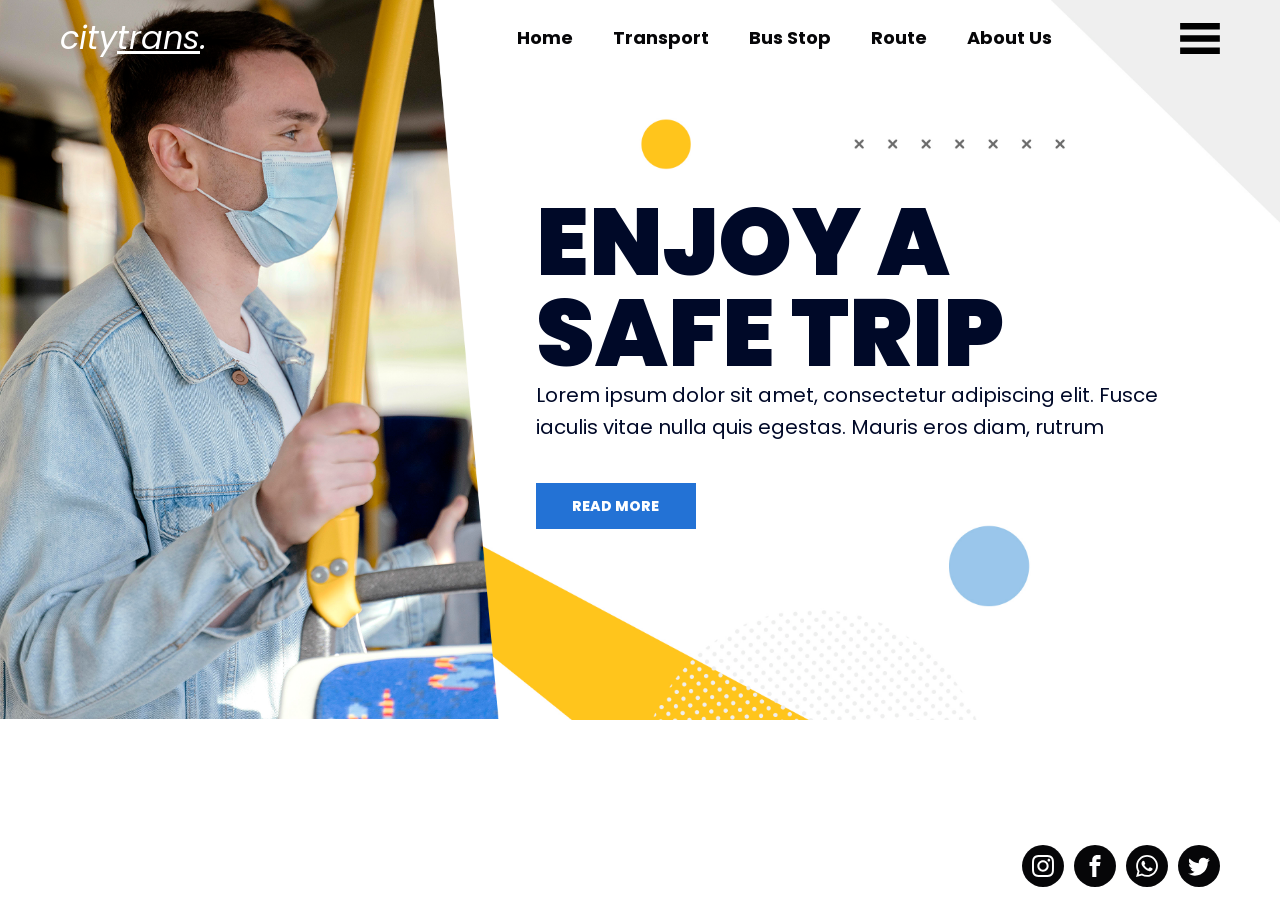
==== commit 5b20b7d9: "alfa-version-commit Desktop version landscape done Modal done" ====
--- a/index.html
+++ b/index.html
@@ -5,9 +5,9 @@
     <meta http-equiv="X-UA-Compatible" content="IE=edge" />
     <meta name="viewport" content="width=device-width, initial-scale=1.0" />
 
-    <title>Web Studio</title>
+    <title>Citytrans</title>
     <link
-      href="https://fonts.googleapis.com/css2?family=Raleway:wght@700&family=Roboto:wght@400;500;700;900&display=swap"
+      href="https://fonts.googleapis.com/css2?family=Poppins:ital,wght@0,400;0,700;0,800;0,900;1,800&display=swap"
       rel="stylesheet"
     />
     <link
@@ -22,647 +22,85 @@
     <!-- Header -->
 
     <header class="header">
-      <div class="container header__container">
-        <a class="logo" href="./index.html">
-          <span class="logo__blue">Web</span><span class="logo__black">Studio</span>
-        </a>
-        <nav class="header__nav">
-          <ul class="site-nav">
-            <li class="site-nav__item">
-              <a class="site-nav__link site-nav__link--active" href="./index.html">Студия</a>
-            </li>
-            <li class="site-nav__item">
-              <a class="site-nav__link" href="./portfolio.html">Портфолио</a>
-            </li>
-            <li class="site-nav__item"><a class="site-nav__link" href="">Контакты</a></li>
+      <div class="container header-container">
+        <a class="logo" href="#">city<span>trans</span>.</a>
+        <nav class="header-nav">
+          <ul class="header-nav-list">
+            <li class="header-nav-item"><a href="#">Home</a></li>
+            <li class="header-nav-item"><a href="#">Transport</a></li>
+            <li class="header-nav-item"><a href="#">Bus Stop</a></li>
+            <li class="header-nav-item"><a href="#">Route</a></li>
+            <li class="header-nav-item"><a href="#">About Us</a></li>
           </ul>
         </nav>
-        <ul class="contacts">
-          <li class="contacts__item">
-            <a class="contacts__link" href="mailto:info@devstudio.com"
-              ><svg class="contacts__icon contacts__icon--mail" width="16px" height="12px">
-                <use href="./images/svg/symbol-defs.svg#icon-mail"></use></svg
-              >info@devstudio.com
-            </a>
-          </li>
-          <li class="contacts__item">
-            <a class="contacts__link" href="tel:+380961111111"
-              ><svg class="contacts__icon contacts__icon--tel" width="10px" height="16px">
-                <use href="./images/svg/symbol-defs.svg#icon-tel"></use></svg
-              >+38 096 111 11 11</a
-            >
-          </li>
-        </ul>
-
-        <button class="header__burger-btn" type="button" data-menu-button aria-expanded="false">
-          <svg width="40" height="40" aria-label="Переключатель мобильного меню">
-            <use class="header__icon-burger" href="./images/svg/symbol-defs.svg#icon-burger"></use>
-            <use class="header__icon-cross" href="./images/svg/symbol-defs.svg#icon-cross"></use>
-          </svg>
-        </button>
-
-        <div class="mobile-menu" data-menu>
-          <nav class="mobile-menu__nav">
-            <ul class="mobile-menu__list">
-              <li class="mobile-menu__item">
-                <a href="" class="mobile-menu__link current-link">Студия</a>
-              </li>
-              <li class="mobile-menu__item">
-                <a href="./portfolio.html" class="mobile-menu__link">Портфолио</a>
-              </li>
-              <li class="mobile-menu__item"><a href="" class="mobile-menu__link">Контакты</a></li>
-            </ul>
-          </nav>
-
-          <ul class="mobile-menu__contacts">
-            <li class="mobile-menu__contact">
-              <a
-                class="mobile-menu__contact-link mobile-menu__contact-phone"
-                href="tel:+380961111111"
-                >+38 096 111 11 11</a
-              >
-            </li>
-            <li class="mobile-menu__contact">
-              <a class="mobile-menu__contact-link" href="mailto:info@devstudio.com"
-                >info@devstudio.com
-              </a>
-            </li>
-          </ul>
-
-          <ul class="mobile-menu__socials">
-            <li class="mobile-menu__social">
-              <a href="" class="mobile-menu__social-link">Instagram</a>
-            </li>
-            <li class="mobile-menu__social">
-              <a href="" class="mobile-menu__social-link">Twitter</a>
-            </li>
-            <li class="mobile-menu__social">
-              <a href="" class="mobile-menu__social-link">Facebook</a>
-            </li>
-            <li class="mobile-menu__social">
-              <a href="" class="mobile-menu__social-link">LinkedIn</a>
-            </li>
-          </ul>
-        </div>
+        <svg class="burger" width="40" height="31">
+          <use href="./images/symbol-defs.svg#icon-burger-menu"></use>
+        </svg>
       </div>
     </header>
 
-    <!-- Main -->
     <main>
-      <!-- Hero section  -->
-
-      <section class="section hero">
-        <div class="container">
-          <h1 class="hero__title">Эффективные решения для вашего бизнеса</h1>
-          <button class="hero__button" type="button" data-modal-open>Заказать услугу</button>
-          <div class="backdrop is-hidden" data-modal>
-            <div class="modal-group">
-              <button data-modal-close class="modal-group__close-btn">
-                <object class="modal-group__close-object">
-                  <svg class="modal-group__close-icon" width="18" height="18">
-                    <use href="./images/svg/symbol-defs.svg#icon-close-modal"></use>
-                  </svg>
-                </object>
-              </button>
-
-              <form class="form">
-                <b class="form__title">Оставьте свои данные, мы вам перезвоним</b>
-
-                <div class="form-group">
-                  <label class="form-group__label">
-                    <span class="form-group__subtitle">Имя</span>
-                    <input class="form-group__input" type="text" name="user-name" />
-                    <svg class="form-group__icon" width="18" height="18">
-                      <use href="./images/svg/symbol-defs.svg#icon-person-modal"></use>
-                    </svg>
-                  </label>
-
-                  <label class="form-group__label">
-                    <span class="form-group__subtitle">Телефон</span>
-                    <input class="form-group__input" type="tel" name="user-tel" />
-                    <svg class="form-group__icon" width="18" height="18">
-                      <use href="./images/svg/symbol-defs.svg#icon-phone-modal"></use>
-                    </svg>
-                  </label>
-
-                  <label class="form-group__label">
-                    <span class="form-group__subtitle">Почта</span>
-                    <input class="form-group__input" type="email" name="user-email" />
-                    <svg class="form-group__icon" width="18" height="18">
-                      <use href="./images/svg/symbol-defs.svg#icon-email-modal"></use>
-                    </svg>
-                  </label>
-
-                  <label class="form-group__label">
-                    <span class="form-group__subtitle">Комментарий</span>
-                    <textarea
-                      class="form-group__textarea"
-                      name="comment"
-                      placeholder="Введите текст"
-                    ></textarea>
-                  </label>
-
-                  <label class="form-group__checkbox">
-                    <input
-                      class="form-group__checkbox-input"
-                      type="checkbox"
-                      name="policy"
-                      value="agree"
-                    />
-                    <span class="form-group__checkbox-check">
-                      <svg class="form-group__checkbox-icon" width="16" height="15">
-                        <use href="./images/svg/symbol-defs.svg#icon-check-1"></use>
-                      </svg>
-                    </span>
-                    <span>
-                      Соглашаюсь с рассылкой и принимаю
-                      <a class="form-group__policy-link" href="">Условия договора </a>
-                    </span>
-                  </label>
-
-                  <button class="form-group__submit-btn" type="submit">Отправить</button>
-                </div>
-              </form>
-            </div>
+      <section class="hero-section">
+        <div class="container hero-wrapper">
+          <div class="hero-container">
+            <h1 class="hero-title">ENJOY A SAFE TRIP</h1>
+            <p class="hero-text">
+              Lorem ipsum dolor sit amet, consectetur adipiscing elit. Fusce iaculis vitae nulla
+              quis egestas. Mauris eros diam, rutrum
+            </p>
+            <button class="hero-button" type="button">READ MORE</button>
           </div>
-        </div>
-      </section>
-
-      <!-- Features section-->
-
-      <section class="section features">
-        <div class="container">
-          <h2 class="features__title visually-hidden">Особенности</h2>
-          <ul class="features-list">
-            <li class="features-list__item">
-              <div class="features-list__background">
-                <svg class="features-list__icon" width="70px" height="70px">
-                  <use href="./images/svg/symbol-defs.svg#icon-antenna"></use>
-                </svg>
-              </div>
-              <h2 class="features-list__title">Внимание к деталям</h2>
-              <p class="features-list__text">
-                Идейные соображения, а также начало повседневной работы по формированию позиции.
-              </p>
-            </li>
-            <li class="features-list__item">
-              <div class="features-list__background">
-                <svg class="features-list__icon" width="70px" height="70px">
-                  <use href="./images/svg/symbol-defs.svg#icon-clock"></use>
-                </svg>
-              </div>
-              <h2 class="features-list__title">Пунктуальность</h2>
-              <p class="features-list__text">
-                Задача организации, в особенности же рамки и место обучения кадров влечет за собой..
-              </p>
-            </li>
-            <li class="features-list__item">
-              <div class="features-list__background">
-                <svg class="features-list__icon" width="70px" height="70px">
-                  <use href="./images/svg/symbol-defs.svg#icon-diagramm"></use>
-                </svg>
-              </div>
-              <h2 class="features-list__title">Планирование</h2>
-              <p class="features-list__text">
-                Равным образом консультация с широким активом в значительной степени обуславливает.
-              </p>
-            </li>
-            <li class="features-list__item">
-              <div class="features-list__background">
-                <svg class="features-list__icon" width="70px" height="70px">
-                  <use href="./images/svg/symbol-defs.svg#icon-astronaut"></use>
-                </svg>
-              </div>
-              <h2 class="features-list__title">Современные технологии</h2>
-              <p class="features-list__text">
-                Значимость этих проблем настолько очевидна, что реализация плановых заданий.
-              </p>
-            </li>
-          </ul>
-        </div>
-      </section>
-
-      <!-- Works section -->
-
-      <section class="section works">
-        <div class="container">
-          <h2 class="works__title">Чем мы занимаемся</h2>
-          <ul class="works-list">
-            <li class="works-list__item">
-              <p class="works-list__text">Десктопные приложения</p>
-              <picture>
-                <source
-                  srcset="./images/works/img-1.jpg 1x, ./images/works/img-1@2x.jpg 2x"
-                  media="(min-width: 1200px)"
-                />
-                <img src="./images/works/img-1.jpg" alt="work1" width="370" height="294" />
-              </picture>
-            </li>
-            <li class="works-list__item">
-              <p class="works-list__text">Мобильные приложения</p>
-              <picture>
-                <source
-                  srcset="./images/works/img-2.jpg 1x, ./images/works/img-2@2x.jpg 2x"
-                  media="(min-width: 1200px)"
-                />
-                <img src="./images/works/img-2.jpg" alt="work1" width="370" height="294" />
-              </picture>
-            </li>
-            <li class="works-list__item">
-              <p class="works-list__text">Дизайнерские решения</p>
-              <picture>
-                <source
-                  srcset="./images/works/img-3.jpg 1x, ./images/works/img-3@2x.jpg 2x"
-                  media="(min-width: 1200px)"
-                />
-                <img src="./images/works/img-3.jpg" alt="work1" width="370" height="294" />
-              </picture>
-            </li>
-          </ul>
-        </div>
-      </section>
-
-      <!-- Team section -->
-
-      <section class="section team">
-        <div class="container">
-          <h2 class="team__title">Наша команда</h2>
-          <ul class="team-list grid">
-            <li class="team-list__item grid__item">
-              <picture>
-                <source
-                  srcset="./images/team/team-1.jpg 1x, ./images/team/team-1@2x.jpg 2x"
-                  media="(min-width: 1200px)"
-                />
-                <source
-                  srcset="
-                    ./images/team/team-1-tablet-354.jpg    1x,
-                    ./images/team/team-1-tablet-708@2x.jpg 2x
-                  "
-                  media="(min-width: 768px)"
-                />
-                <source
-                  srcset="
-                    ./images/team/team-1-mobile-450.jpg    1x,
-                    ./images/team/team-1-mobile-900@2x.jpg 2x
-                  "
-                  media="(max-width: 767px)"
-                />
-                <img
-                  src="./images/team/team-1-mobile-450.jpg"
-                  alt="work1"
-                  width="450"
-                  height="460"
-                />
-              </picture>
-              <div class="member">
-                <h3 class="member__title">Игорь Демьяненко</h3>
-                <p class="member__position">Product Designer</p>
-                <ul class="member-social">
-                  <li class="member-social__item">
-                    <a class="member-social__link" href=""
-                      ><svg class="member-social__icon" height="20px" width="20px">
-                        <use href="./images/svg/symbol-defs.svg#icon-instagram"></use>
-                      </svg>
-                    </a>
-                  </li>
-                  <li class="member-social__item">
-                    <a class="member-social__link" href=""
-                      ><svg class="member-social__icon" height="20px" width="20px">
-                        <use href="./images/svg/symbol-defs.svg#icon-twitter"></use>
-                      </svg>
-                    </a>
-                  </li>
-                  <li class="member-social__item">
-                    <a class="member-social__link" href=""
-                      ><svg class="member-social__icon" height="20px" width="20px">
-                        <use href="./images/svg/symbol-defs.svg#icon-facebook"></use>
-                      </svg>
-                    </a>
-                  </li>
-                  <li class="member-social__item">
-                    <a class="member-social__link" href=""
-                      ><svg class="member-social__icon" height="20px" width="20px">
-                        <use href="./images/svg/symbol-defs.svg#icon-linkedin"></use>
-                      </svg>
-                    </a>
-                  </li>
-                </ul>
-              </div>
-            </li>
-            <li class="team-list__item grid__item">
-              <picture>
-                <source
-                  srcset="./images/team/team-2.jpg 1x, ./images/team/team-2@2x.jpg 2x"
-                  media="(min-width: 1200px)"
-                />
-                <source
-                  srcset="
-                    ./images/team/team-2-tablet-354.jpg    1x,
-                    ./images/team/team-2-tablet-708@2x.jpg 2x
-                  "
-                  media="(min-width: 768px)"
-                />
-                <source
-                  srcset="
-                    ./images/team/team-2-mobile-450.jpg    1x,
-                    ./images/team/team-2-mobile-900@2x.jpg 2x
-                  "
-                  media="(max-width: 767px)"
-                />
-                <img
-                  src="./images/team/team-2-mobile-450.jpg"
-                  alt="work1"
-                  width="450"
-                  height="460"
-                />
-              </picture>
-              <div class="member">
-                <h3 class="member__title">Ольга Репина</h3>
-                <p class="member__position">Frontend Developer</p>
-                <ul class="member-social">
-                  <li class="member-social__item">
-                    <a class="member-social__link" href=""
-                      ><svg class="member-social__icon" height="20px" width="20px">
-                        <use href="./images/svg/symbol-defs.svg#icon-instagram"></use>
-                      </svg>
-                    </a>
-                  </li>
-                  <li class="member-social__item">
-                    <a class="member-social__link" href=""
-                      ><svg class="member-social__icon" height="20px" width="20px">
-                        <use href="./images/svg/symbol-defs.svg#icon-twitter"></use>
-                      </svg>
-                    </a>
-                  </li>
-                  <li class="member-social__item">
-                    <a class="member-social__link" href=""
-                      ><svg class="member-social__icon" height="20px" width="20px">
-                        <use href="./images/svg/symbol-defs.svg#icon-facebook"></use>
-                      </svg>
-                    </a>
-                  </li>
-                  <li class="member-social__item">
-                    <a class="member-social__link" href=""
-                      ><svg class="member-social__icon" height="20px" width="20px">
-                        <use href="./images/svg/symbol-defs.svg#icon-linkedin"></use>
-                      </svg>
-                    </a>
-                  </li>
-                </ul>
-              </div>
-            </li>
-            <li class="team-list__item grid__item">
-              <picture>
-                <source
-                  srcset="./images/team/team-3.jpg 1x, ./images/team/team-3@2x.jpg 2x"
-                  media="(min-width: 1200px)"
-                />
-                <source
-                  srcset="
-                    ./images/team/team-3-tablet-354.jpg    1x,
-                    ./images/team/team-3-tablet-708@2x.jpg 2x
-                  "
-                  media="(min-width: 768px)"
-                />
-                <source
-                  srcset="
-                    ./images/team/team-3-mobile-450.jpg    1x,
-                    ./images/team/team-3-mobile-900@2x.jpg 2x
-                  "
-                  media="(max-width: 767px)"
-                />
-                <img
-                  src="./images/team/team-3-mobile-450.jpg"
-                  alt="work3"
-                  width="450"
-                  height="460"
-                />
-              </picture>
-              <div class="member">
-                <h3 class="member__title">Николай Тарасов</h3>
-                <p class="member__position">Marketing</p>
-                <ul class="member-social">
-                  <li class="member-social__item">
-                    <a class="member-social__link" href=""
-                      ><svg class="member-social__icon" height="20px" width="20px">
-                        <use href="./images/svg/symbol-defs.svg#icon-instagram"></use>
-                      </svg>
-                    </a>
-                  </li>
-                  <li class="member-social__item">
-                    <a class="member-social__link" href=""
-                      ><svg class="member-social__icon" height="20px" width="20px">
-                        <use href="./images/svg/symbol-defs.svg#icon-twitter"></use>
-                      </svg>
-                    </a>
-                  </li>
-                  <li class="member-social__item">
-                    <a class="member-social__link" href=""
-                      ><svg class="member-social__icon" height="20px" width="20px">
-                        <use href="./images/svg/symbol-defs.svg#icon-facebook"></use>
-                      </svg>
-                    </a>
-                  </li>
-                  <li class="member-social__item">
-                    <a class="member-social__link" href=""
-                      ><svg class="member-social__icon" height="20px" width="20px">
-                        <use href="./images/svg/symbol-defs.svg#icon-linkedin"></use>
-                      </svg>
-                    </a>
-                  </li>
-                </ul>
-              </div>
-            </li>
-            <li class="team-list__item grid__item">
-              <picture>
-                <source
-                  srcset="./images/team/team-4.jpg 1x, ./images/team/team-4@2x.jpg 2x"
-                  media="(min-width: 1200px)"
-                />
-                <source
-                  srcset="
-                    ./images/team/team-4-tablet-354.jpg    1x,
-                    ./images/team/team-4-tablet-708@2x.jpg 2x
-                  "
-                  media="(min-width: 768px)"
-                />
-                <source
-                  srcset="
-                    ./images/team/team-4-mobile-450.jpg    1x,
-                    ./images/team/team-4-mobile-900@2x.jpg 2x
-                  "
-                  media="(max-width: 767px)"
-                />
-                <img
-                  src="./images/team/team-4-mobile-450.jpg"
-                  alt="work1"
-                  width="450"
-                  height="460"
-                />
-              </picture>
-              <div class="member">
-                <h3 class="member__title">Михаил Ермаков</h3>
-                <p class="member__position">UI Designer</p>
-                <ul class="member-social">
-                  <li class="member-social__item">
-                    <a class="member-social__link" href=""
-                      ><svg class="member-social__icon" height="20px" width="20px">
-                        <use href="./images/svg/symbol-defs.svg#icon-instagram"></use>
-                      </svg>
-                    </a>
-                  </li>
-                  <li class="member-social__item">
-                    <a class="member-social__link" href=""
-                      ><svg class="member-social__icon" height="20px" width="20px">
-                        <use href="./images/svg/symbol-defs.svg#icon-twitter"></use>
-                      </svg>
-                    </a>
-                  </li>
-                  <li class="member-social__item">
-                    <a class="member-social__link" href=""
-                      ><svg class="member-social__icon" height="20px" width="20px">
-                        <use href="./images/svg/symbol-defs.svg#icon-facebook"></use>
-                      </svg>
-                    </a>
-                  </li>
-                  <li class="member-social__item">
-                    <a class="member-social__link" href=""
-                      ><svg class="member-social__icon" height="20px" width="20px">
-                        <use href="./images/svg/symbol-defs.svg#icon-linkedin"></use>
-                      </svg>
-                    </a>
-                  </li>
-                </ul>
-              </div>
-            </li>
-          </ul>
-        </div>
-      </section>
-
-      <!-- Clients section-->
-
-      <section class="section clients">
-        <div class="container">
-          <h2 class="clients__title">Постоянные клиенты</h2>
-          <ul class="clients-list grid">
-            <li class="clients-list__item grid__item">
-              <a class="clients-list__link" href="">
-                <svg class="clients-list__icon" width="106px" height="60px">
-                  <use href="./images/svg/symbol-defs.svg#icon-logo"></use>
+          <ul class="social-list">
+            <li class="social-item">
+              <a href="#" class="social-link">
+                <svg width="22" height="22" class="social-icon">
+                  <use href="./images/symbol-defs.svg#icon-twitter"></use>
                 </svg>
               </a>
             </li>
-            <li class="clients-list__item grid__item">
-              <a class="clients-list__link" href="">
-                <svg class="clients-list__icon" width="106px" height="60px">
-                  <use href="./images/svg/symbol-defs.svg#icon-logo-1"></use>
+            <li class="social-item">
+              <a href="#" class="social-link">
+                <svg width="22" height="22" class="social-icon">
+                  <use href="./images/symbol-defs.svg#icon-whatsapp"></use>
                 </svg>
               </a>
             </li>
-            <li class="clients-list__item grid__item">
-              <a class="clients-list__link" href="">
-                <svg class="clients-list__icon" width="106px" height="60px">
-                  <use href="./images/svg/symbol-defs.svg#icon-logo-2"></use>
+            <li class="social-item">
+              <a href="#" class="social-link">
+                <svg width="22" height="22" class="social-icon">
+                  <use href="./images/symbol-defs.svg#icon-facebook"></use>
                 </svg>
               </a>
             </li>
-            <li class="clients-list__item grid__item">
-              <a class="clients-list__link" href="">
-                <svg class="clients-list__icon" width="106px" height="60px">
-                  <use href="./images/svg/symbol-defs.svg#icon-logo-3"></use>
-                </svg>
-              </a>
-            </li>
-            <li class="clients-list__item grid__item">
-              <a class="clients-list__link" href="">
-                <svg class="clients-list__icon" width="106px" height="60px">
-                  <use href="./images/svg/symbol-defs.svg#icon-logo-4"></use>
-                </svg>
-              </a>
-            </li>
-            <li class="clients-list__item grid__item">
-              <a class="clients-list__link" href="">
-                <svg class="clients-list__icon" width="106px" height="60px">
-                  <use href="./images/svg/symbol-defs.svg#icon-logo-5"></use>
+            <li class="social-item">
+              <a href="#" class="social-link">
+                <svg width="22" height="22" class="social-icon">
+                  <use href="./images/symbol-defs.svg#icon-instagram"></use>
                 </svg>
               </a>
             </li>
           </ul>
         </div>
       </section>
+
+      <div class="backdrop is-hidden">
+        <div class="modal">
+          <div class="modal-head">
+            <img src="./images/modal-mail-icon.png" alt="mail-icon" />
+            <svg class="close-icon" width="23" height="23">
+              <use href="./images/symbol-defs.svg#icon-close"></use>
+            </svg>
+          </div>
+          <div class="modal-inner">
+            <label>Max words count<input class="input" type="text" /></label>
+            <label>Type your text<textarea class="textarea" cols="30" rows="10"></textarea></label>
+          </div>
+        </div>
+      </div>
     </main>
 
     <!-- Footer -->
-    <footer class="footer">
-      <div class="container footer__container">
-        <div class="footer__adress-group">
-          <a class="logo footer__logo" href="/">
-            <span class="logo__blue">Web</span><span class="logo__white">Studio</span>
-          </a>
-          <address class="adress">
-            <ul class="adress__list">
-              <li class="adress__item">
-                <a class="adress__link" href="/">г. Киев, пр-т Леси Украинки, 26</a>
-              </li>
-              <li class="adress__item">
-                <a class="adress__mail" href="mailto:info@example.com">info@example.com</a>
-              </li>
-              <li><a class="adress__tel" href="tel:+380991111111">+38 099 111 11 11</a></li>
-            </ul>
-          </address>
-        </div>
-        <div class="footer-social">
-          <h2 class="footer-social__title">Присоединяйтесь</h2>
-          <ul class="footer-social__list">
-            <li class="footer-social__item">
-              <a class="footer-social__link" href=""
-                ><svg class="footer-social__icon" width="20px" height="20px">
-                  <use href="./images/svg/symbol-defs.svg#icon-instagram"></use></svg
-              ></a>
-            </li>
-            <li class="footer-social__item">
-              <a class="footer-social__link" href=""
-                ><svg class="footer-social__icon" width="20px" height="20px">
-                  <use href="./images/svg/symbol-defs.svg#icon-twitter"></use></svg
-              ></a>
-            </li>
-            <li class="footer-social__item">
-              <a class="footer-social__link" href=""
-                ><svg class="footer-social__icon" width="20px" height="20px">
-                  <use href="./images/svg/symbol-defs.svg#icon-facebook"></use></svg
-              ></a>
-            </li>
-            <li class="footer-social__item">
-              <a class="footer-social__link" href=""
-                ><svg class="footer-social__icon" width="20px" height="20px">
-                  <use href="./images/svg/symbol-defs.svg#icon-linkedin"></use></svg
-              ></a>
-            </li>
-          </ul>
-        </div>
 
-        <form class="footer-form">
-          <p class="footer-form__title">Подпишитесь на рассылку</p>
-          <div class="footer-form__group">
-            <input
-              class="footer-form__input"
-              type="email"
-              name="user-mail"
-              placeholder="E-mail"
-              id="subscribe"
-              autocomplete="email"
-            />
-            <button class="footer-form__button" type="submit">
-              Подписаться<svg class="footer-form__icon" width="24" height="24">
-                <use href="./images/svg/symbol-defs.svg#footer-icon-send"></use>
-              </svg>
-            </button>
-          </div>
-        </form>
-      </div>
-    </footer>
     <script src="./js/modal.js"></script>
-    <script src="./js/mobile-menu.js"></script>
   </body>
 </html>
--- a/css/main.min.css
+++ b/css/main.min.css
@@ -1,2 +1 @@
-:root{--main-black: #212121;--main-grey: #757575;--main-blue: #2196f3;--main-white: #ffffff;--footer-grey: rgba(255, 255, 255, 0.6);--header-border: #ececec;--members-background: #f5f4fa;--hero-button-hover: #188ce8;--button-nohover: #f5f4fa;--portfolio-border: #eeeeee;--icons-features-bgr: #f5f4fa;--icon-social-fill: #afb1b8;--font-main: Roboto, sans-serif;--font-secondary: Raleway, sans-serif;--item: 1;--indent: 30px}h1,h2,h3,h4,h5,h6{margin:0}ul,li{list-style:none;margin:0;padding:0}a{font-style:normal;text-decoration:none;margin:0;padding:0}p{margin:0;list-style:none}img{display:block;width:100%;height:auto}.visually-hidden{position:fixed;transform:scale(0)}body{font-family:var(--font-main);color:var(--main-black);letter-spacing:0.03em}body.no-scroll{overflow:hidden}.section{padding-top:60px;padding-bottom:60px}@media screen and (min-width: 1200px){.section{padding-top:94px;padding-bottom:94px}}.container{margin-left:auto;margin-right:auto;padding:0 15px}@media screen and (min-width: 480px){.container{width:480px}}@media screen and (min-width: 768px){.container{width:768px}}@media screen and (min-width: 1200px){.container{width:1200px}}.grid{display:flex;flex-wrap:wrap;gap:30px}.grid__item{flex-basis:calc((100% - var(--indent) * (var(--item) - 1)) / var(--item))}.logo{font-weight:700;font-size:24px;line-height:1.16;letter-spacing:0.03em;font-family:var(--font-secondary)}@media screen and (min-width: 1200px){.logo{font-size:26px;line-height:1.19}}.logo__blue{color:var(--main-blue)}.logo__black{color:var(--main-black)}.logo__white{color:var(--main-white)}.header{padding:10px 0;border-bottom:1px solid var(--header-border)}@media screen and (min-width: 768px){.header{padding:0}}.header__container{display:flex;align-items:center}.header__burger-btn{position:relative;z-index:100;margin:0;margin-left:auto;padding:0;border:none;background-color:transparent;transition:fill 250ms cubic-bezier(0.4, 0, 0.2, 1)}.header__burger-btn:hover,.header__burger-btn:focus{fill:#2196f3}@media screen and (min-width: 768px){.header__burger-btn{display:none}}.header__burger-btn .header__icon-cross{opacity:0}.header__burger-btn.is-open .header__icon-cross{opacity:1}.header__burger-btn.is-open .header__icon-burger{opacity:0}.header__nav{display:none}@media screen and (min-width: 768px){.header__nav{display:block;margin-left:88px}}.site-nav{display:flex}.site-nav__item:not(:last-child){margin-right:50px}.site-nav__link{display:block;padding:32px 0;font-weight:500;font-size:14px;line-height:16px;letter-spacing:0.02em;color:var(--main-black);transition:color 250ms cubic-bezier(0.4, 0, 0.2, 1)}.site-nav__link:hover,.site-nav__link:focus{color:var(--main-blue)}.site-nav__link--active{color:var(--main-blue);position:relative}.site-nav__link--active::after{content:'';display:block;position:absolute;bottom:-1px;width:100%;height:4px;border-radius:2px;background-color:var(--main-blue)}.contacts{display:none}@media screen and (min-width: 768px){.contacts{display:flex;flex-direction:column;gap:10px;margin-left:auto}}@media screen and (min-width: 1200px){.contacts{flex-direction:row;gap:50px}}.contacts__link{display:flex;align-items:center;font-weight:500;font-size:12px;line-height:1.16;letter-spacing:0.02em;color:var(--main-grey);transition:color 250ms cubic-bezier(0.4, 0, 0.2, 1)}.contacts__link:hover,.contacts__link:focus{color:var(--main-blue)}@media screen and (min-width: 1200px){.contacts__link{font-size:14px;line-height:1.14}}.contacts__icon{margin-right:8px;fill:currentColor}@media screen and (max-width: 1199px){.contacts__icon--mail{width:14px;height:10px}}@media screen and (max-width: 1199px){.contacts__icon--tel{width:10px;height:14px}}.hero{margin-left:auto;margin-right:auto;padding:118px 0;text-align:center;background-color:#2f303a;background-repeat:no-repeat;background-size:cover;background-position:center}@media screen and (max-width: 767px){.hero{background-image:linear-gradient(to right, rgba(47,48,58,0.4), rgba(47,48,58,0.4)),url(../images/hero/hero-mobile-480.jpg)}}@media screen and (max-width: 767px) and (min-device-pixel-ratio: 2), screen and (max-width: 767px) and (min-resolution: 192dpi), screen and (max-width: 767px) and (min-resolution: 2dppx){.hero{background-image:linear-gradient(to right, rgba(47,48,58,0.4), rgba(47,48,58,0.4)),url(../images/hero/hero-mobile-960@2x.jpg)}}@media screen and (min-width: 768px){.hero{background-image:linear-gradient(to right, rgba(47,48,58,0.4), rgba(47,48,58,0.4)),url(../images/hero/hero-tablet-768.jpg)}}@media screen and (min-width: 768px) and (min-device-pixel-ratio: 2), screen and (min-width: 768px) and (min-resolution: 192dpi), screen and (min-width: 768px) and (min-resolution: 2dppx){.hero{background-image:linear-gradient(to right, rgba(47,48,58,0.4), rgba(47,48,58,0.4)),url(../images/hero/hero-tablet-1536@2x.jpg)}}@media screen and (min-width: 1200px){.hero{padding:200px 0;max-width:1600px;background-image:linear-gradient(to right, rgba(47,48,58,0.4), rgba(47,48,58,0.4)),url(../images/hero/hero.jpg)}}@media screen and (min-width: 1200px) and (min-device-pixel-ratio: 2), screen and (min-width: 1200px) and (min-resolution: 192dpi), screen and (min-width: 1200px) and (min-resolution: 2dppx){.hero{background-image:linear-gradient(to right, rgba(47,48,58,0.4), rgba(47,48,58,0.4)),url(../images/hero/hero@2x.jpg)}}.hero__title{margin-bottom:30px;margin-right:auto;margin-left:auto;max-width:360px;font-weight:900;font-size:26px;line-height:1.62;letter-spacing:0.06em;text-transform:uppercase;color:var(--main-white)}@media screen and (min-width: 1200px){.hero__title{max-width:696px;font-size:44px;line-height:1.36}}.hero__button{padding:9px 31px;border-radius:4px;cursor:pointer;font-weight:700;font-size:16px;font-family:inherit;line-height:1.87;letter-spacing:0.06em;background-color:var(--main-blue);color:var(--main-white);border:transparent;transition:background-color 250ms cubic-bezier(0.4, 0, 0.2, 1)}.hero__button:hover,.hero__button:focus{background-color:var(--hero-button-hover)}.backdrop{position:fixed;z-index:300;top:0;left:0;width:100%;height:100%;background-color:rgba(0,0,0,0.2);opacity:1;visibility:visible;transition:opacity 250ms cubic-bezier(0.4, 0, 0.2, 1),visibility 250ms cubic-bezier(0.4, 0, 0.2, 1)}.backdrop.is-hidden{opacity:0;visibility:hidden;pointer-events:none}.modal-group{position:absolute;padding:40px;top:50%;left:50%;width:100%;max-width:450px;background-color:var(--main-white);box-shadow:0px 1px 3px rgba(0,0,0,0.12),0px 1px 1px rgba(0,0,0,0.14),0px 2px 1px rgba(0,0,0,0.2);border-radius:4px;transform:translate(-50%, -50%) scale(1);transition:transform 250ms cubic-bezier(0.4, 0, 0.2, 1)}@media screen and (max-width: 479px){.modal-group{transform:translate(-50%, -50%) scale(0.89)}}@media screen and (min-width: 1200px){.modal-group{max-width:528px}}.backdrop.is-hidden .modal-group{transform:translate(-50%, -50%) scale(0.8)}.modal-group__close-btn{position:absolute;top:8px;right:8px;width:30px;height:30px;display:flex;align-items:center;justify-content:center;background:var(--main-white);border:1px solid rgba(0,0,0,0.1);transition:fill 250ms cubic-bezier(0.4, 0, 0.2, 1);border-radius:50%;cursor:pointer}.modal-group__close-btn:hover,.modal-group__close-btn:focus{fill:var(--main-blue)}.modal-group__close-object{padding-top:5px}.form{display:flex;flex-direction:column;text-align:left;align-items:center}.form__title{display:block;margin-bottom:12px;font-weight:700;font-size:20px;line-height:1.5;text-align:center;letter-spacing:0.03em;color:var(--main-black)}@media screen and (min-width: 1200px){.form__title{line-height:1.15}}.form-group__label{position:relative;display:flex;flex-direction:column;margin-bottom:10px}.form-group__label:nth-child(4){margin-bottom:0}@media screen and (min-width: 1200px){.form-group__label{width:440px}}.form-group__subtitle{margin-bottom:4px;font-weight:400;font-size:12px;line-height:1.16;letter-spacing:0.01em;color:var(--main-grey)}.form-group__input{padding:11px 11px 11px 42px;transition:border 250ms cubic-bezier(0.4, 0, 0.2, 1);border:1px solid rgba(33,33,33,0.2);border-radius:4px;outline:transparent}.form-group__input:focus{border:1px solid var(--main-blue)}.form-group__icon{position:absolute;top:50%;left:12px;transition:fill 250ms cubic-bezier(0.4, 0, 0.2, 1)}.form-group__input:focus+.form-group__icon{fill:var(--main-blue)}.form-group__textarea{resize:none;height:120px;padding:12px 16px;margin-bottom:20px;border:1px solid rgba(33,33,33,0.2);border-radius:4px;outline:none;transition:border 250ms cubic-bezier(0.4, 0, 0.2, 1)}.form-group__textarea:focus{border:1px solid var(--main-blue)}.form-group__textarea::placeholder{font-weight:400;font-size:12px;line-height:1.16;letter-spacing:0.01em;color:rgba(117,117,117,0.5)}.form-group{color:var(--main-grey)}.form-group__checkbox{display:flex;align-items:center;justify-content:center;margin-bottom:30px;font-weight:400;font-size:12px;line-height:1.16;letter-spacing:0.03em}@media screen and (min-width: 1200px){.form-group__checkbox{font-size:14px;line-height:1.71}}.form-group__checkbox .form-group__policy-link{color:var(--main-blue);text-decoration:underline}.form-group__checkbox-input{position:absolute;width:1px;height:1px;margin:-1px;padding:0;overflow:hidden;border:0;clip:rect(0 0 0 0)}.form-group__checkbox-check{display:flex;align-items:center;justify-content:center;margin-right:8px;width:16px;height:15px;border:2px solid var(--main-black);border-radius:2px;transition:border-color 250ms ease, background-color 250ms ease}.form-group__checkbox-input:checked ~ .form-group__checkbox-check{background-color:var(--main-blue);border-color:transparent}.form-group__checkbox-icon{flex-shrink:0;fill:transparent;transition:fill 250ms ease}.form-group__checkbox-input:checked ~ .form-group__checkbox-check .form-group__checkbox-icon{fill:var(--main-white)}.form-group__submit-btn{display:block;padding:10px 55px;margin-left:auto;margin-right:auto;font-weight:700;font-size:16px;line-height:1.88;color:var(--main-white);background-color:var(--main-blue);text-align:center;letter-spacing:0.06em;border:none;border-radius:4px;cursor:pointer;transition:box-shadow 250ms cubic-bezier(0.4, 0, 0.2, 1),background-color 250ms cubic-bezier(0.4, 0, 0.2, 1)}.form-group__submit-btn:hover,.form-group__submit-btn:focus{background-color:var(--hero-button-hover);box-shadow:0px 4px 4px rgba(0,0,0,0.15)}@media screen and (min-width: 768px){.features-list{display:flex;flex-wrap:wrap;gap:30px}}@media screen and (min-width: 768px){.features-list__item{flex-basis:calc((100% - 30px) / 2)}}@media screen and (min-width: 1200px){.features-list__item{flex-basis:calc((100% - 90px) / 4)}}@media screen and (max-width: 767px){.features-list__item:not(:last-child){margin-bottom:30px}}.features-list__background{display:flex;align-items:center;justify-content:center;height:120px;margin-bottom:30px;text-align:center;background-color:var(--icons-features-bgr)}.features-list__title{margin-bottom:10px;font-weight:700;font-size:14px;line-height:1.14;text-align:center;letter-spacing:0.03em;text-transform:uppercase;color:var(--main-black)}@media screen and (min-width: 768px){.features-list__title{text-align:left}}.features-list__text{font-weight:400;font-size:14px;line-height:1.71;letter-spacing:0.03em;color:var(--main-grey)}.works{padding-top:0}@media screen and (max-width: 1199px){.works{display:none}}.works__title{margin-bottom:50px;font-weight:700;font-size:36px;line-height:1.16;text-align:center;letter-spacing:0.03em;color:var(--main-black)}.works-list{display:flex}.works-list__item{position:relative;margin-right:30px}.works-list__item:nth-child(3n){margin-right:0}.works-list__text{position:absolute;bottom:0;left:0;display:flex;justify-content:center;align-items:center;width:100%;padding:27px 80px;font-weight:700;font-size:14px;line-height:1.14;text-align:center;letter-spacing:0.03em;text-transform:uppercase;color:var(--main-white);background-color:rgba(47,48,58,0.8)}.team{background-color:var(--members-background)}.team__title{margin-bottom:30px;font-weight:700;font-size:28px;line-height:1.17;text-align:center;letter-spacing:0.03em;color:var(--main-black)}.team-list__item{background-color:var(--main-white);box-shadow:0px 1px 3px rgba(0,0,0,0.12),0px 1px 1px rgba(0,0,0,0.14),0px 2px 1px rgba(0,0,0,0.2);border-radius:0px 0px 4px 4px}@media screen and (min-width: 768px){.team-list__item{--item: 2}}@media screen and (min-width: 1200px){.team-list__item{--item: 4}}.member{padding-top:30px;padding-bottom:24px}@media screen and (min-width: 1200px){.member{padding-bottom:30px}}.member__title{margin-bottom:10px;font-weight:500;font-size:16px;line-height:1.18;letter-spacing:0.03em;text-align:center;color:var(--main-black)}.member__position{margin-bottom:16px;font-size:16px;line-height:1.18;text-align:center;letter-spacing:0.03em;color:var(--main-grey)}.member-social{display:flex;align-items:center;justify-content:center}.member-social__item{margin-right:10px}.member-social__item:last-child{margin-right:0}.member-social__link{display:flex;justify-content:center;align-items:center;width:44px;height:44px;background-color:var(--main-white);border-radius:50%;color:var(--icon-social-fill);transition:color 250ms cubic-bezier(0.4, 0, 0.2, 1),background-color 250ms cubic-bezier(0.4, 0, 0.2, 1)}.member-social__link:hover,.member-social__link:focus{background-color:var(--main-blue);color:var(--main-white)}.member-social__icon{display:block;fill:currentColor}.clients__title{font-weight:700;font-size:28px;line-height:1.17;text-align:center;letter-spacing:0.03em;color:var(--main-black)}@media screen and (min-width: 1200px){.clients__title{font-size:36px;line-height:1.16}}.clients-list{margin-top:30px}@media screen and (min-width: 1200px){.clients-list{margin-top:50px}}.clients-list__item{--item: 2}@media screen and (min-width: 768px){.clients-list__item{--item: 3}}@media screen and (min-width: 1200px){.clients-list__item{--item: 6}}.clients-list__link{display:flex;justify-content:center;align-items:center;height:92px;border:1px solid #afb1b8;border-radius:4px;color:var(--icon-social-fill);transition:color 250ms cubic-bezier(0.4, 0, 0.2, 1),border 250ms cubic-bezier(0.4, 0, 0.2, 1)}.clients-list__link:hover,.clients-list__link:focus{color:var(--main-blue);border:1px solid var(--main-blue)}.clients-list__icon{display:block;fill:currentColor}.portfolio-nav{display:flex;flex-wrap:wrap;margin-right:-8px;margin-bottom:-15px}@media screen and (min-width: 768px){.portfolio-nav{justify-content:center}}.portfolio-nav__item{margin-right:8px;margin-bottom:15px}.portfolio-nav__button{padding:6px 22px;font-family:inherit;font-weight:500;font-size:16px;line-height:1.62;cursor:pointer;font-family:inherit;border-radius:4px;border:transparent;background-color:var(--button-nohover);color:var(--main-black);transition:color 250ms cubic-bezier(0.4, 0, 0.2, 1),background-color 250ms cubic-bezier(0.4, 0, 0.2, 1),box-shadow 250ms cubic-bezier(0.4, 0, 0.2, 1)}.portfolio-nav__button:hover,.portfolio-nav__button:focus{color:var(--main-white);background-color:var(--main-blue);box-shadow:0px 3px 1px rgba(0,0,0,0.1),0px 1px 2px rgba(0,0,0,0.08),0px 2px 2px rgba(0,0,0,0.12)}.portfolio-list{display:flex;flex-wrap:wrap;justify-content:center;margin-top:40px}@media screen and (min-width: 768px){.portfolio-list{justify-content:flex-start;margin-top:30px;--item: 2}}@media screen and (min-width: 1200px){.portfolio-list{margin-top:50px;--item: 3}}.portfolio-list__item{display:flex;background-color:var(--main-white)}.portfolio-list__link{display:flex;flex-direction:column;transition:box-shadow 250ms cubic-bezier(0.4, 0, 0.2, 1)}.portfolio-list__link:hover,.portfolio-list__link:focus{box-shadow:0px 1px 1px rgba(0,0,0,0.12),0px 4px 4px rgba(0,0,0,0.06),1px 4px 6px rgba(0,0,0,0.16)}.portfolio-list__overlay{position:relative;overflow:hidden}.portfolio-list__description{position:absolute;bottom:0;left:0;display:flex;justify-content:center;width:100%;height:100%;padding:63px 24px;font-weight:400;font-size:18px;line-height:1.56;letter-spacing:0.03em;background-color:rgba(33,150,243,0.9);color:var(--main-white);transform:translateY(100%);transition:transform 250ms cubic-bezier(0.4, 0, 0.2, 1)}@media screen and (max-width: 479px){.portfolio-list__description{font-size:14px;padding:30px 24px}}.portfolio-list__link:hover .portfolio-list__description{transform:translateY(0)}.portfolio-list__link:focus .portfolio-list__description{transform:translateY(0)}.portfolio-list__preview{flex-grow:1;border:1px solid var(--portfolio-border);border-top:none;padding:20px 24px}.portfolio-list__project{margin-bottom:4px;font-weight:700;font-size:18px;line-height:2;letter-spacing:0.06em;color:var(--main-black)}.portfolio-list__type{font-size:16px;line-height:1.8;color:var(--main-grey)}.footer{background-color:#2f303a}.footer__container{padding-top:60px;padding-bottom:60px}@media screen and (min-width: 768px){.footer__container{display:flex;align-items:baseline;justify-content:center;flex-wrap:wrap}}@media screen and (min-width: 1200px){.footer__container{display:flex;justify-content:flex-start}}.footer__logo{display:block;text-align:center;margin-bottom:20px}@media screen and (min-width: 1200px){.footer__logo{text-align:start}}.footer__adress-group{margin-bottom:60px}@media screen and (min-width: 1200px){.footer__adress-group{margin-bottom:0}}@media screen and (max-width: 1199px){.adress{text-align:center}}.adress__item{margin-bottom:8px}.adress__link{font-size:14px;line-height:1.71;text-align:center;letter-spacing:0.03em;color:var(--main-white);transition:color 250ms cubic-bezier(0.4, 0, 0.2, 1)}.adress__link:hover,.adress__link:focus{color:var(--main-blue)}.adress__mail,.adress__tel{color:var(--footer-grey);transition:color 250ms cubic-bezier(0.4, 0, 0.2, 1)}.adress__mail__mail:hover,.adress__mail__tel:hover,.adress__tel__mail:hover,.adress__tel__tel:hover{color:var(--main-blue)}.adress__mail__mail:focus,.adress__mail__tel:focus,.adress__tel__mail:focus,.adress__tel__tel:focus{color:var(--main-blue)}.footer-social{text-align:center;margin-bottom:60px}@media screen and (min-width: 768px){.footer-social{margin-left:165px;margin-bottom:0}}@media screen and (min-width: 1200px){.footer-social{margin-bottom:0;text-align:start;margin-left:70px}}.footer-social__title{margin-bottom:20px;font-weight:700;font-size:14px;line-height:1.14;letter-spacing:0.03em;text-transform:uppercase;color:var(--main-white)}@media screen and (min-width: 768px){.footer-social__title{align-items:baseline}}.footer-social__list{display:flex;justify-content:center}.footer-social__item{margin-right:10px}.footer-social__item:last-child{margin-right:0}.footer-social__link{display:flex;justify-content:center;align-items:center;width:44px;height:44px;color:var(--main-white);background-color:rgba(255,255,255,0.1);border-radius:50%;transition:background-color 250ms cubic-bezier(0.4, 0, 0.2, 1)}.footer-social__link:hover,.footer-social__link:focus{background-color:var(--main-blue)}.footer-social__icon{fill:var(--main-white)}.footer-form{margin-left:auto}@media screen and (min-width: 768px){.footer-form{margin-left:0}}@media screen and (min-width: 1200px){.footer-form{margin-left:auto}}.footer-form__title{margin-bottom:20px;font-weight:700;font-size:14px;line-height:1.14;text-align:center;letter-spacing:0.03em;text-transform:uppercase;color:var(--main-white)}@media screen and (min-width: 768px){.footer-form__title{width:450px}}@media screen and (min-width: 1200px){.footer-form__title{text-align:start}}@media screen and (min-width: 1200px){.footer-form__group{display:flex}}.footer-form__input{margin-bottom:20px;padding:15px 15px;width:100%;background-color:transparent;border:1px solid rgba(255,255,255,0.3);color:rgba(255,255,255,0.6);border-radius:4px;transition:border 250ms cubic-bezier(0.4, 0, 0.2, 1)}.footer-form__input:focus{border:1px solid var(--main-blue);outline:transparent}@media screen and (min-width: 1200px){.footer-form__input{margin-bottom:0;margin-right:12px;width:358px}}.footer-form__button{padding:10px 28px;display:flex;align-items:center;margin-left:auto;margin-right:auto;font-weight:700;font-size:16px;line-height:1.9;letter-spacing:0.06em;color:var(--main-white);background-color:var(--main-blue);border-radius:4px;border:1px solid transparent;cursor:pointer;transition:box-shadow 250ms cubic-bezier(0.4, 0, 0.2, 1)}.footer-form__button:hover,.footer-form__button:focus{box-shadow:0px 4px 4px rgba(0,0,0,0.15)}.footer-form__icon{margin-left:10px;fill:var(--main-white)}.mobile-menu{position:fixed;top:0;left:0;padding:48px 40px;width:100vw;height:100vh;display:flex;flex-direction:column;background-color:#ffffff;transform:translateX(100%);transition:transform 250ms ease;z-index:10}@media screen and (min-width: 768px){.mobile-menu{display:none}}.mobile-menu.is-open{transform:translateX(0)}.mobile-menu__item:not(:last-child){margin-bottom:32px}.mobile-menu__link{font-weight:500;font-size:40px;line-height:1.17;letter-spacing:0.02em;color:#212121;transition:font-size 450ms ease}@media screen and (max-width: 479px){.mobile-menu__link{font-size:34px}}.mobile-menu__link.current-link{color:#2196f3}.mobile-menu__contacts{margin-top:auto;margin-bottom:64px}.mobile-menu__contact:not(:last-child){margin-bottom:32px}.mobile-menu__contact-link{font-weight:500;font-size:24px;line-height:1.17;letter-spacing:0.02em;color:#757575;transition:font-size 450ms ease}.mobile-menu__contact-phone{color:#2196f3}@media screen and (min-width: 480px){.mobile-menu__contact-phone{font-size:34px}}.mobile-menu__socials{display:flex;flex-wrap:wrap}.mobile-menu__social{display:flex;transition:margin-right 450ms ease}@media screen and (max-width: 479px){.mobile-menu__social{margin-bottom:10px}}.mobile-menu__social:not(:last-child){margin-right:10px}@media screen and (max-width: 479px){.mobile-menu__social:not(:last-child){margin-right:5px}}.mobile-menu__social:not(:last-child)::after{content:'';display:block;margin-left:10px;width:1px;height:100%;background-color:rgba(33,33,33,0.2);transition:margin-left 450ms ease}@media screen and (max-width: 479px){.mobile-menu__social:not(:last-child)::after{margin-left:5px}}.mobile-menu__social-link{font-weight:500;font-size:18px;line-height:1.22;letter-spacing:0.02em;color:#2196f3;transition:font-size 450ms ease}@media screen and (max-width: 479px){.mobile-menu__social-link{font-size:12px}}
-/*# sourceMappingURL=main.min.css.map */+:root{--main-dark: #060608;--secondary-dark: #000928;--main-white: #ffffff;--main-blue: #2372d5;--font-main: "Poppins", sans-serif;--italic: italic;--black: 900;--extra-bold: 800;--bold: 700;--regular: 400;--main-title: 94px;--main-body-text: 20px;--button-text: 14px;--nav-item-text: 15px;--item: 1;--indent: 30px}h1,h2,h3,h4,h5,h6{margin:0}ul,li{list-style:none;margin:0;padding:0}a{font-style:normal;text-decoration:none;margin:0;padding:0}p{margin:0;list-style:none}img{display:block;width:100%;height:auto}.visually-hidden{position:fixed;transform:scale(0)}body{font-family:var(--font-main);color:var(--main-dark);background-position:-18% 0px;background-size:48.3vw,100vw;background-repeat:no-repeat;background-image:url("../images/hero.png"),url("../images/main-background/main-bg.jpg")}@media(orientation: portrait){body{background-image:url("../images/hero.png");background-size:100%}}.container{max-width:1200px;padding:0 20px;margin-left:auto;margin-right:auto}@media screen and (min-width: 1440px){.container{max-width:1440px}}.hero-wrapper{height:calc(100vh - 80px);display:flex;flex-direction:column;padding-bottom:10px}.hero-container{margin-left:auto;margin-right:auto;margin-top:120px;margin-right:2%;width:57%}@media screen and (min-width: 1440px){.hero-container{margin-top:250px;width:60%;margin-left:auto;display:flex;flex-direction:column}}.hero-title{font-size:var(--main-title);font-weight:var(--black);line-height:.97;width:80%;color:var(--secondary-dark)}@media screen and (min-width: 1440px){.hero-title{width:600px}}.hero-text{font-size:var(--main-body-text);font-weight:var(--regular);line-height:1.6;color:var(--secondary-dark)}@media screen and (min-width: 1440px){.hero-text{margin-top:20px;width:80%}}.hero-button{padding:15px 0;margin-top:40px;width:160px;background-color:var(--main-blue);font-size:var(--button-text);font-weight:var(--extra-bold);border:none;color:var(--main-white);cursor:pointer;transition:.3s}.hero-button:hover{filter:brightness(1.1)}.header-container{display:flex;align-items:center;padding:20px 20px;margin-left:auto;margin-right:auto}.logo{display:block;font-size:32px;font-style:var(--italic);color:var(--main-white)}.header-nav{margin-left:310px}@media(orientation: portrait){.header-nav{margin-left:60px}}@media screen and (min-width: 1440px){.header-nav{margin-left:360px}}.logo span{text-decoration:underline}.header-nav-list{display:flex;gap:40px}.header-nav-item{font-size:18px;font-weight:var(--bold)}.header-nav-item a{color:var(--main-dark);transition:.3s}@media(orientation: portrait){.header-nav-item a{color:var(--main-white);font-size:14px}}.header-nav-item:hover a{color:var(--main-blue)}.burger{display:block;margin-left:auto;cursor:pointer;transition:.3s}.burger:hover{fill:var(--main-blue)}.social-list{display:flex;flex-direction:row-reverse;gap:10px;margin-top:auto}.social-item{background-color:var(--main-dark);padding:10px;border-radius:50%;cursor:pointer;transition:.3s}.social-item:hover{background-color:var(--main-blue)}.social-link{display:flex;align-items:center}.social-icon{fill:#fff}.backdrop{position:fixed;z-index:300;top:0;left:0;width:100%;height:100%;background-color:rgba(0,9,40,.72);opacity:1;visibility:visible;transition:opacity 250ms cubic-bezier(0.4, 0, 0.2, 1),visibility 250ms cubic-bezier(0.4, 0, 0.2, 1)}.backdrop.is-hidden{opacity:0;visibility:hidden;pointer-events:none}.modal{position:absolute;top:50%;left:50%;width:100%;max-width:490px;height:460px;background-color:var(--main-white);box-shadow:0px 1px 3px rgba(0,0,0,.12),0px 1px 1px rgba(0,0,0,.14),0px 2px 1px rgba(0,0,0,.2);transform:translate(-50%, -50%) scale(1);transition:transform 250ms cubic-bezier(0.4, 0, 0.2, 1)}.visible{display:block}.modal-head{height:97px;background-color:var(--main-blue);position:relative}.modal-head img{width:65px;top:-10%;left:50%;transform:translateX(-50%);position:absolute;z-index:10}.modal-head svg{position:absolute;top:5%;right:1%;fill:var(--main-white);cursor:pointer}.modal-head::before{content:"";position:absolute;top:-30%;left:50%;transform:translateX(-50%);display:block;width:110px;height:110px;border-radius:50%;background-color:var(--main-white)}.modal-inner{padding:20px 40px}.modal label{margin-bottom:10px;display:flex;flex-direction:column;font-size:14px}.modal label input,.modal label textarea{padding:10px 5px 10px 10px}.modal label input,.modal label textarea{margin-top:5px;border:1px solid #777;border-radius:2px}.modal label input:focus,.modal label textarea:focus{outline:2px solid var(--main-blue);border-color:rgba(0,0,0,0);border-radius:2px}.textarea{resize:none}/*# sourceMappingURL=main.min.css.map */
